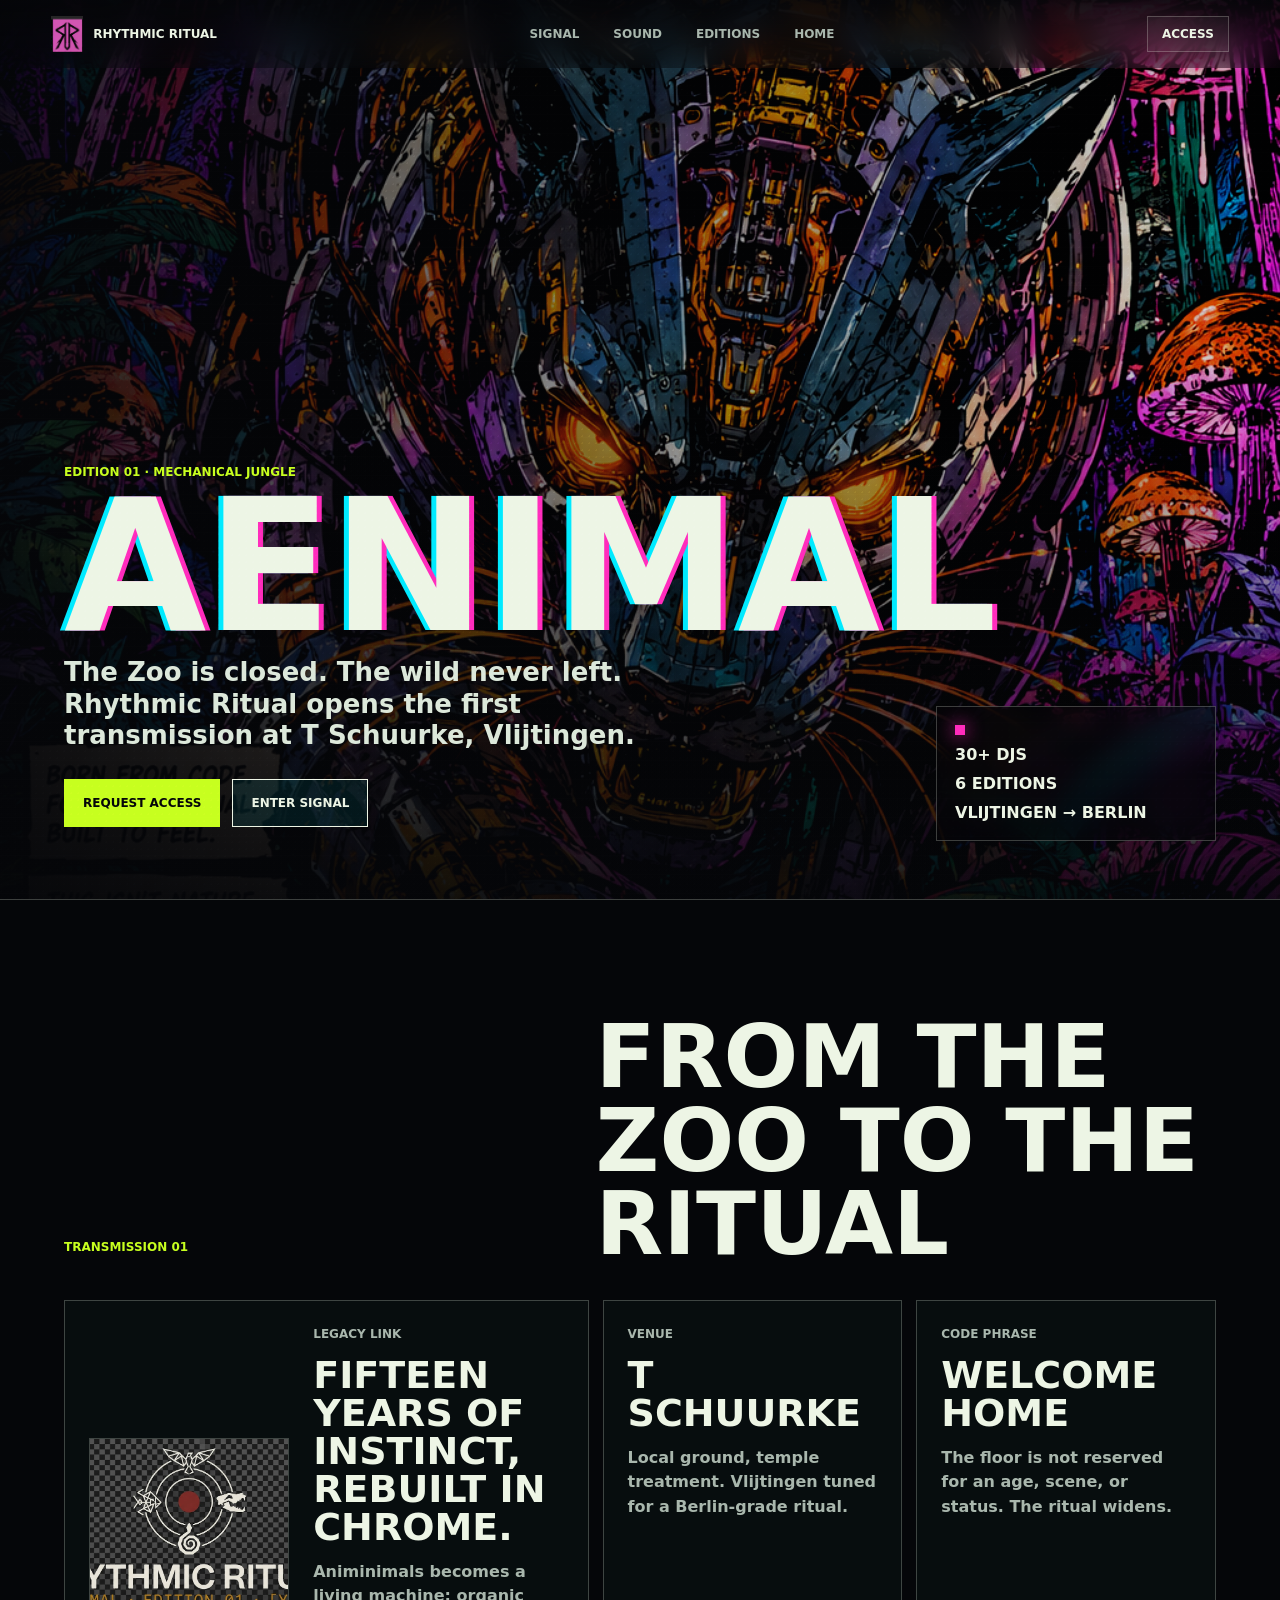
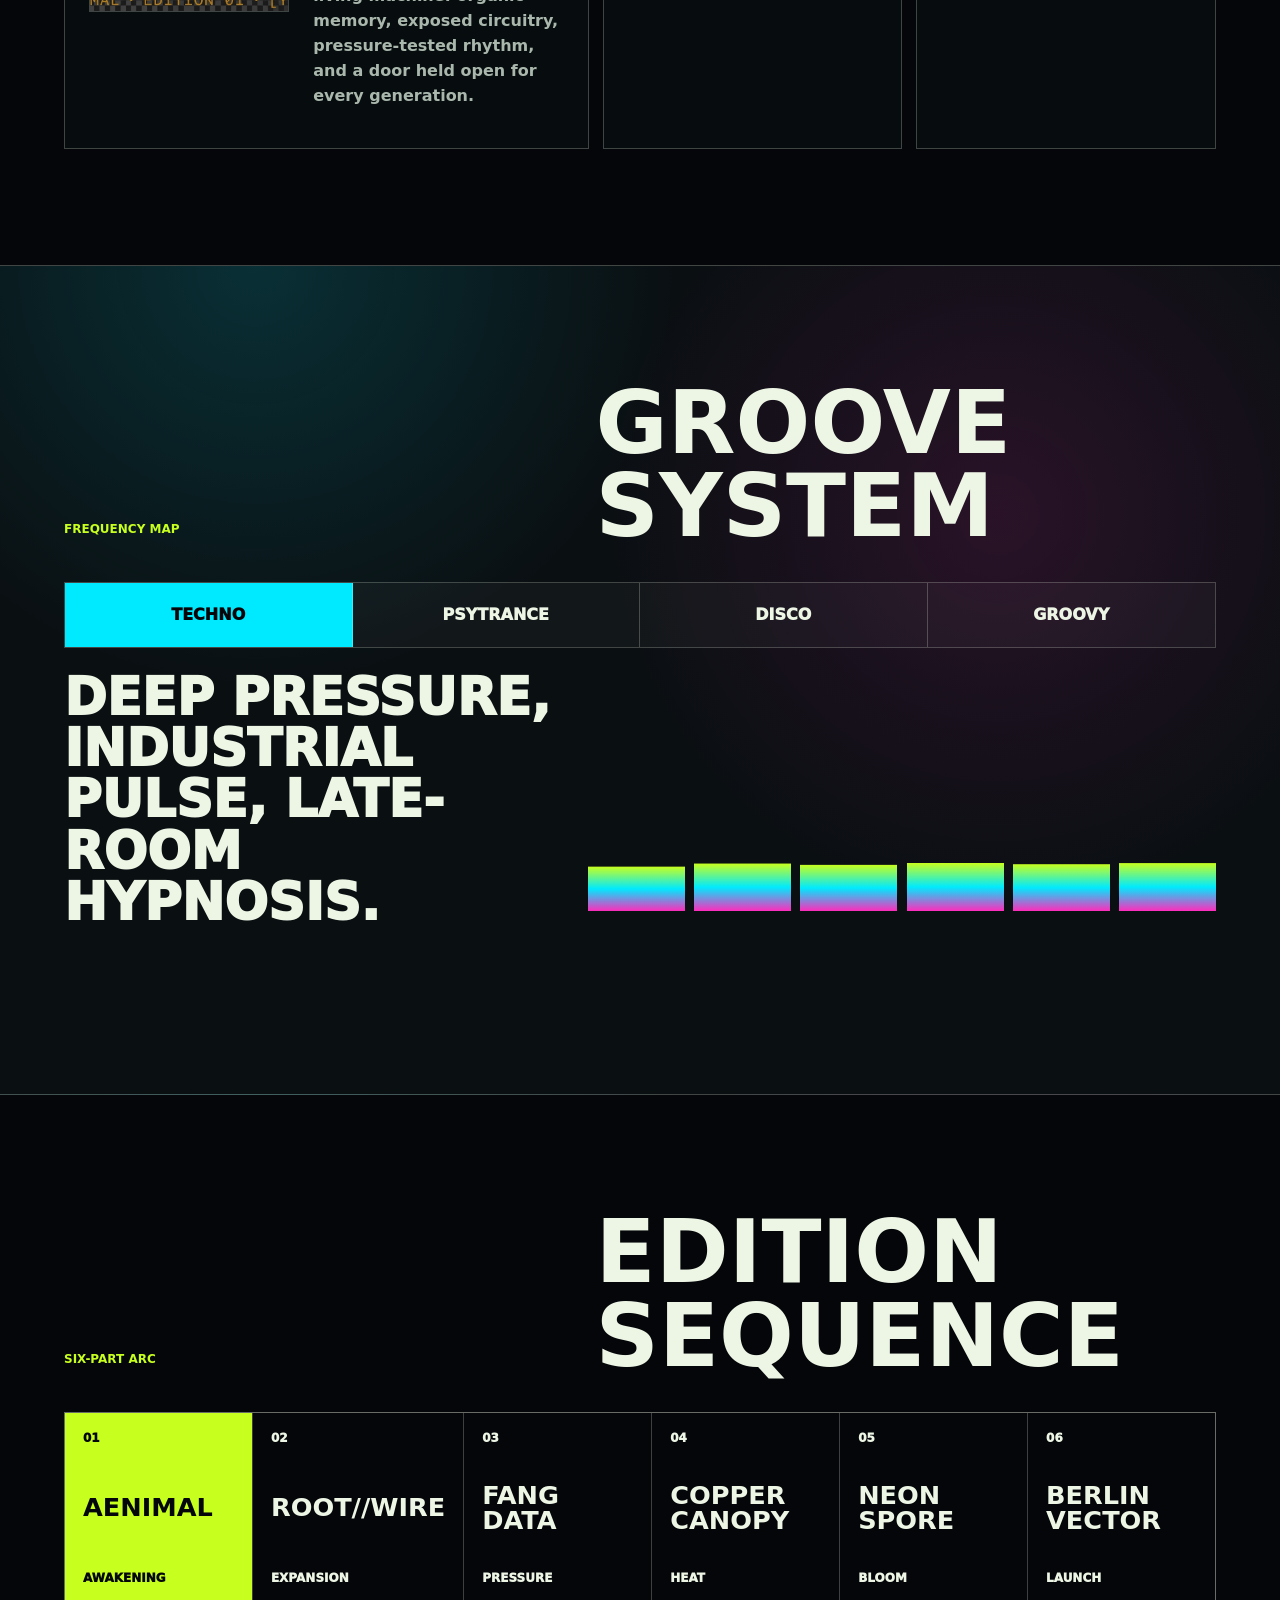
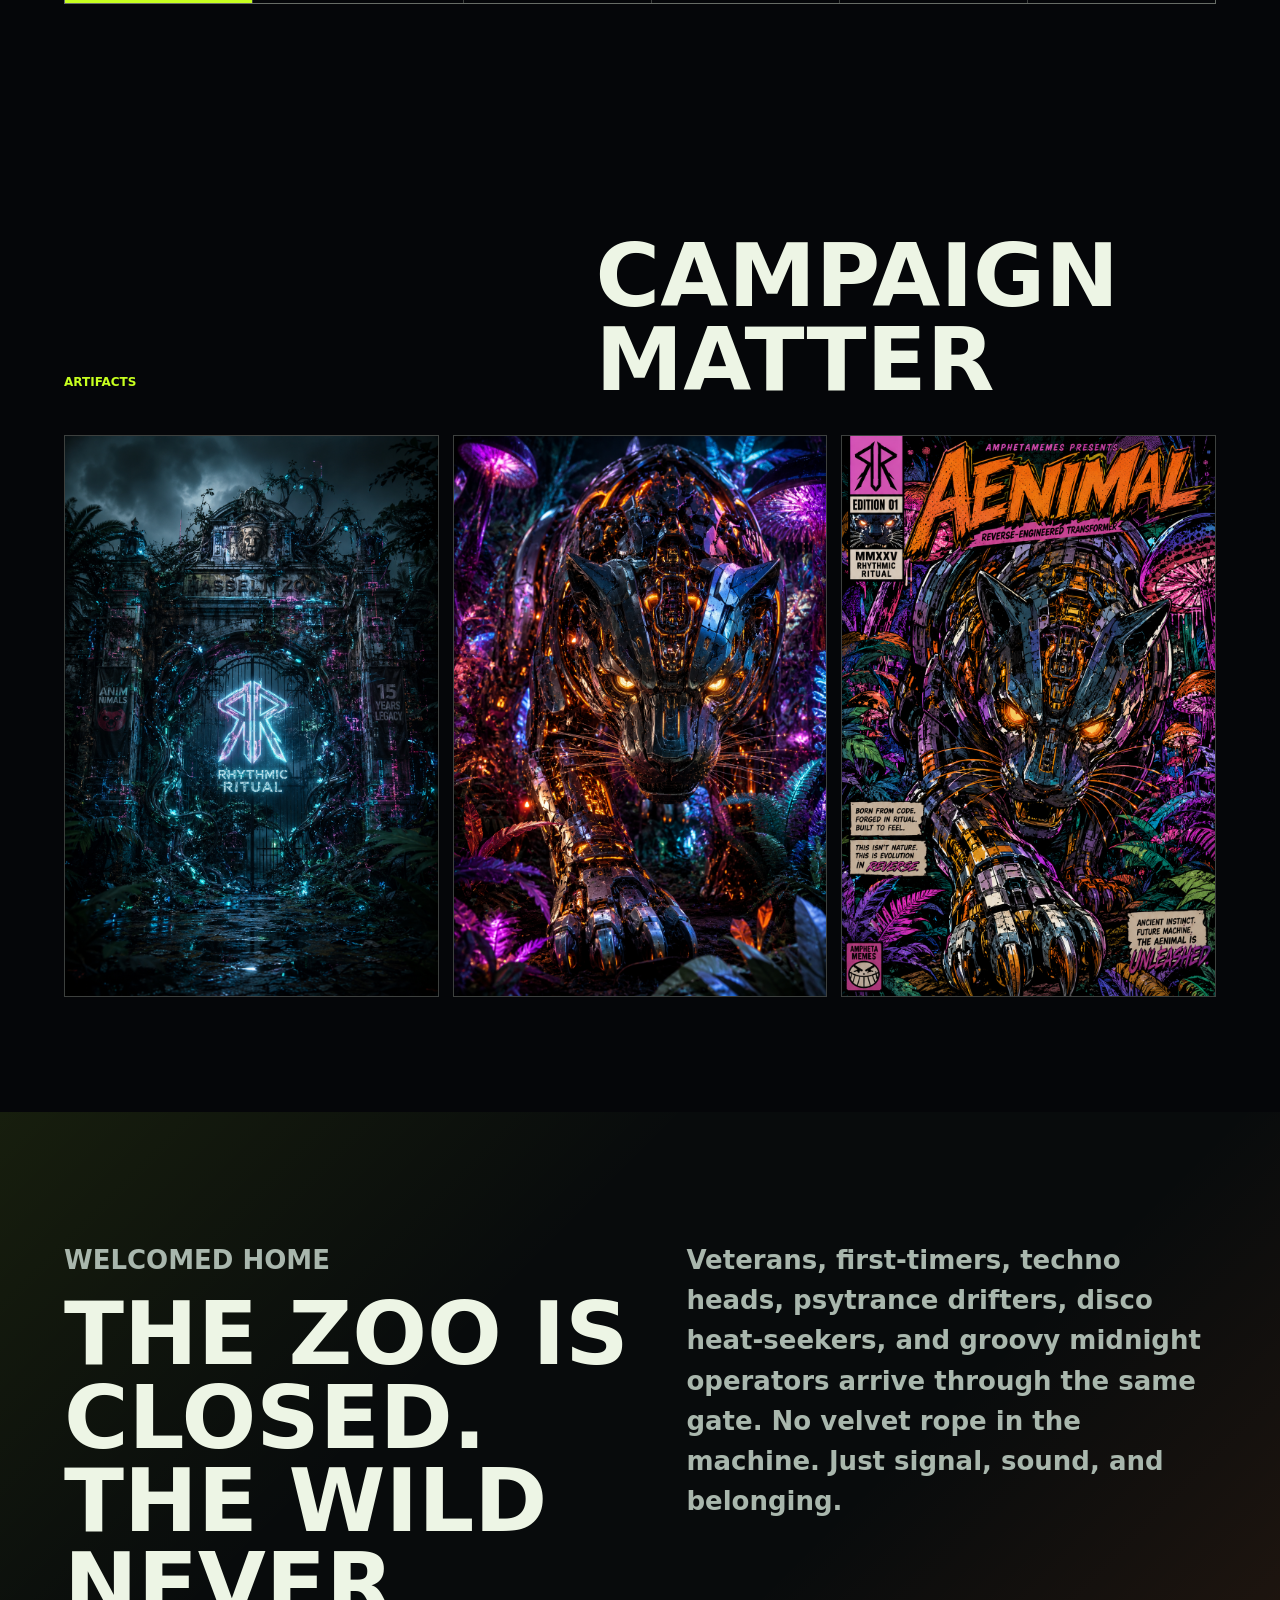
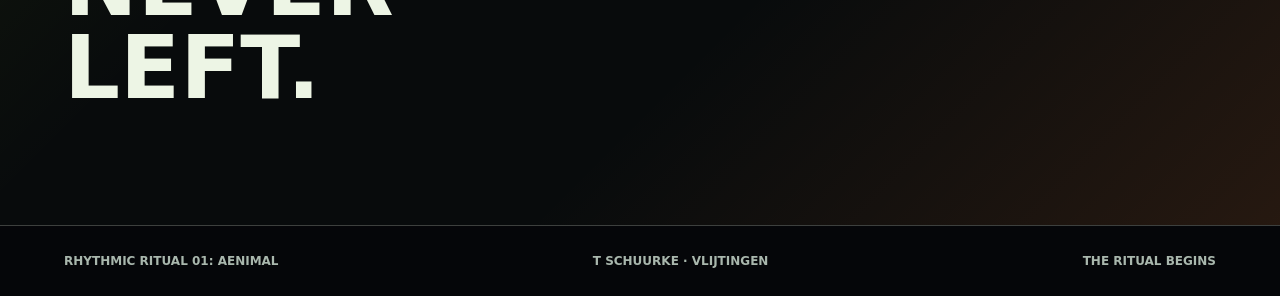
==== index.html @ c31734cf "feat: add rhythmic ritual web experience" ====
<!doctype html>
<html lang="en">
  <head>
    <meta charset="utf-8" />
    <meta http-equiv="refresh" content="0; url=./web/index.html" />
    <meta name="viewport" content="width=device-width, initial-scale=1" />
    <title>Rhythmic Ritual</title>
  </head>
  <body>
    <a href="./web/index.html">Enter Rhythmic Ritual</a>
  </body>
</html>
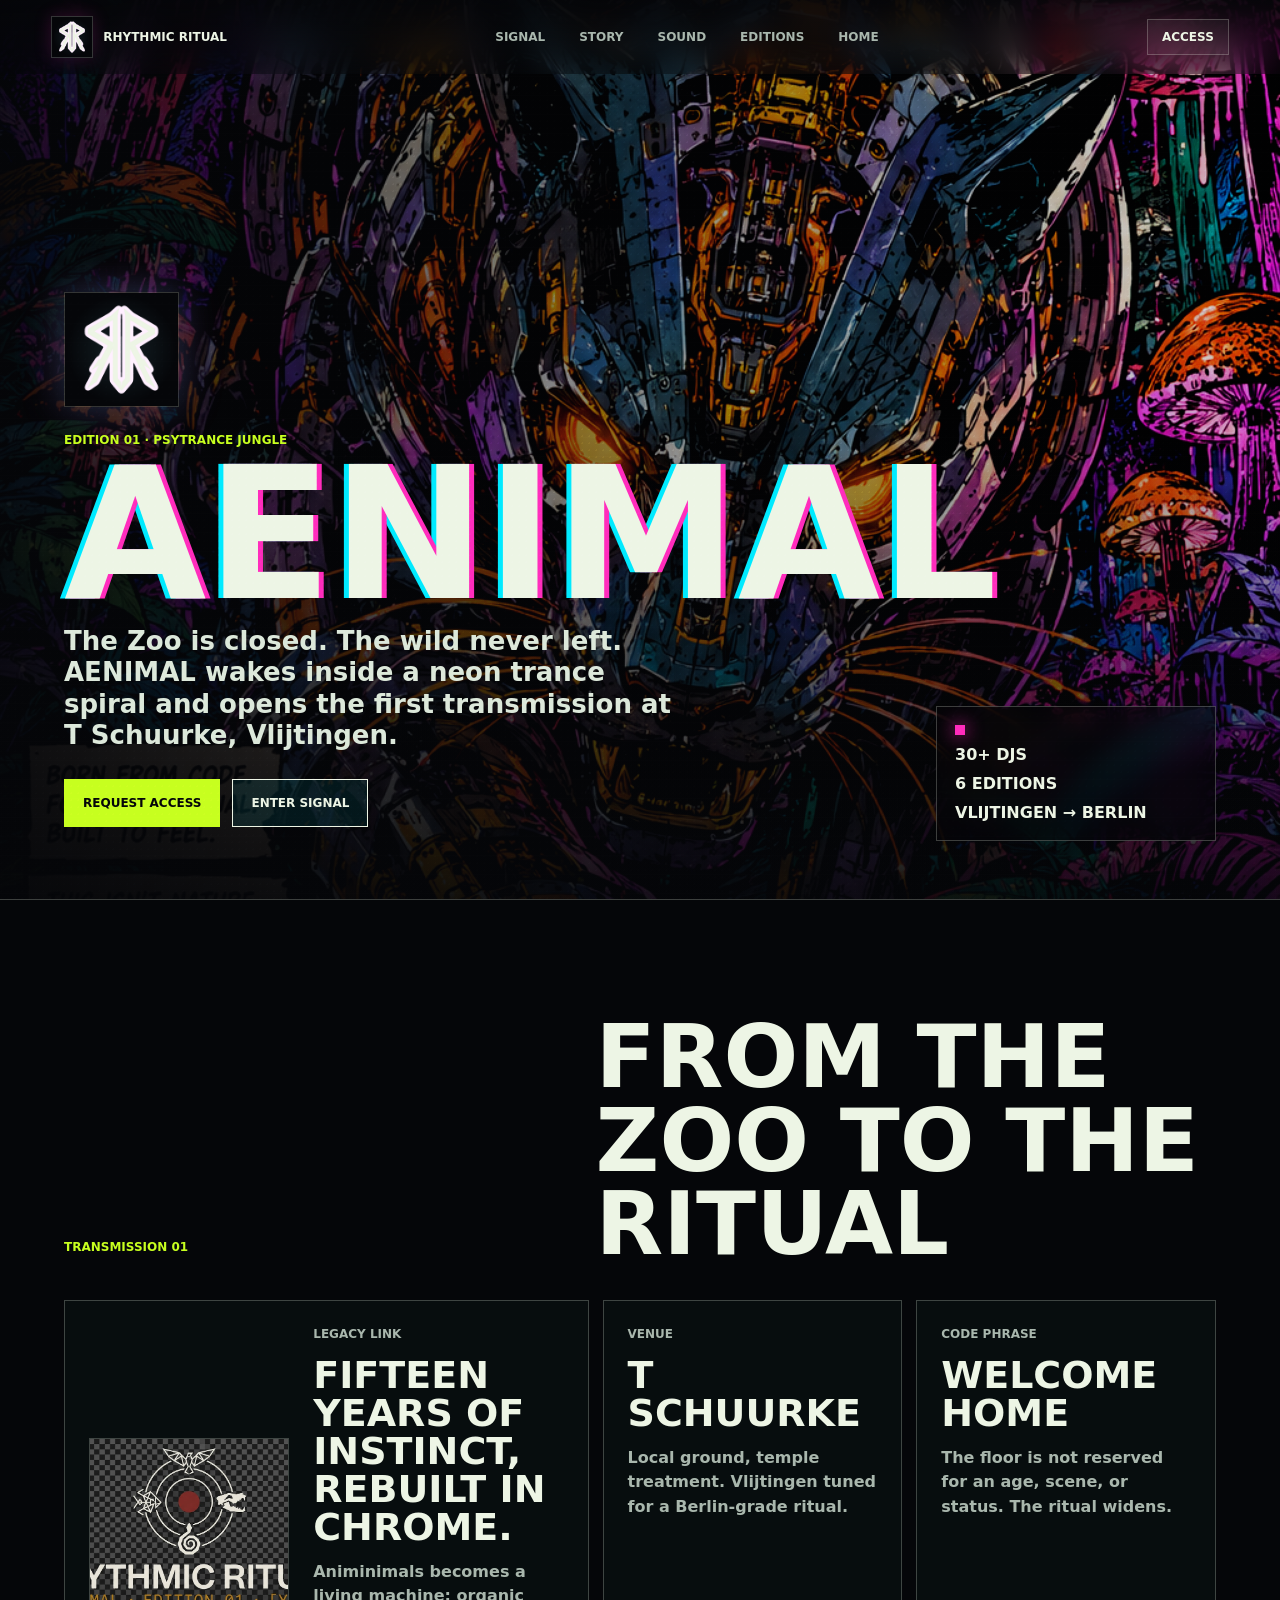
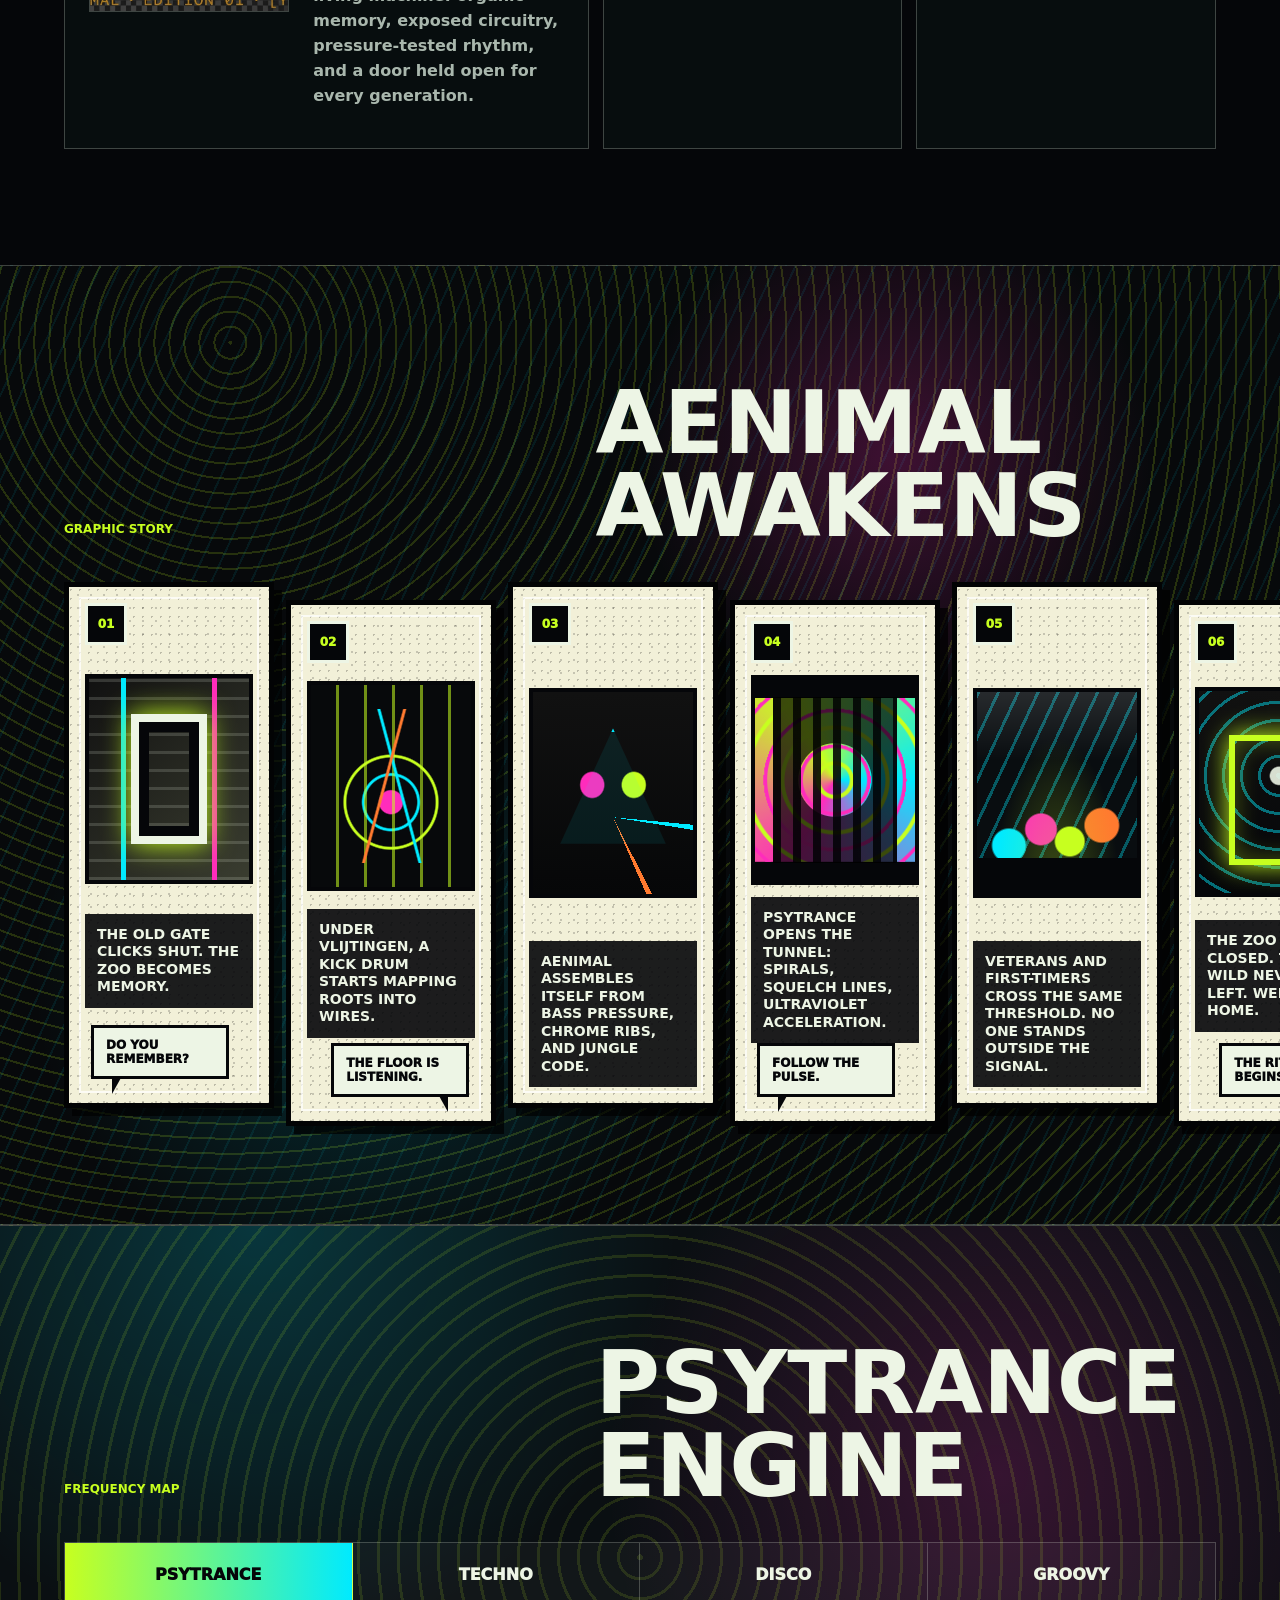
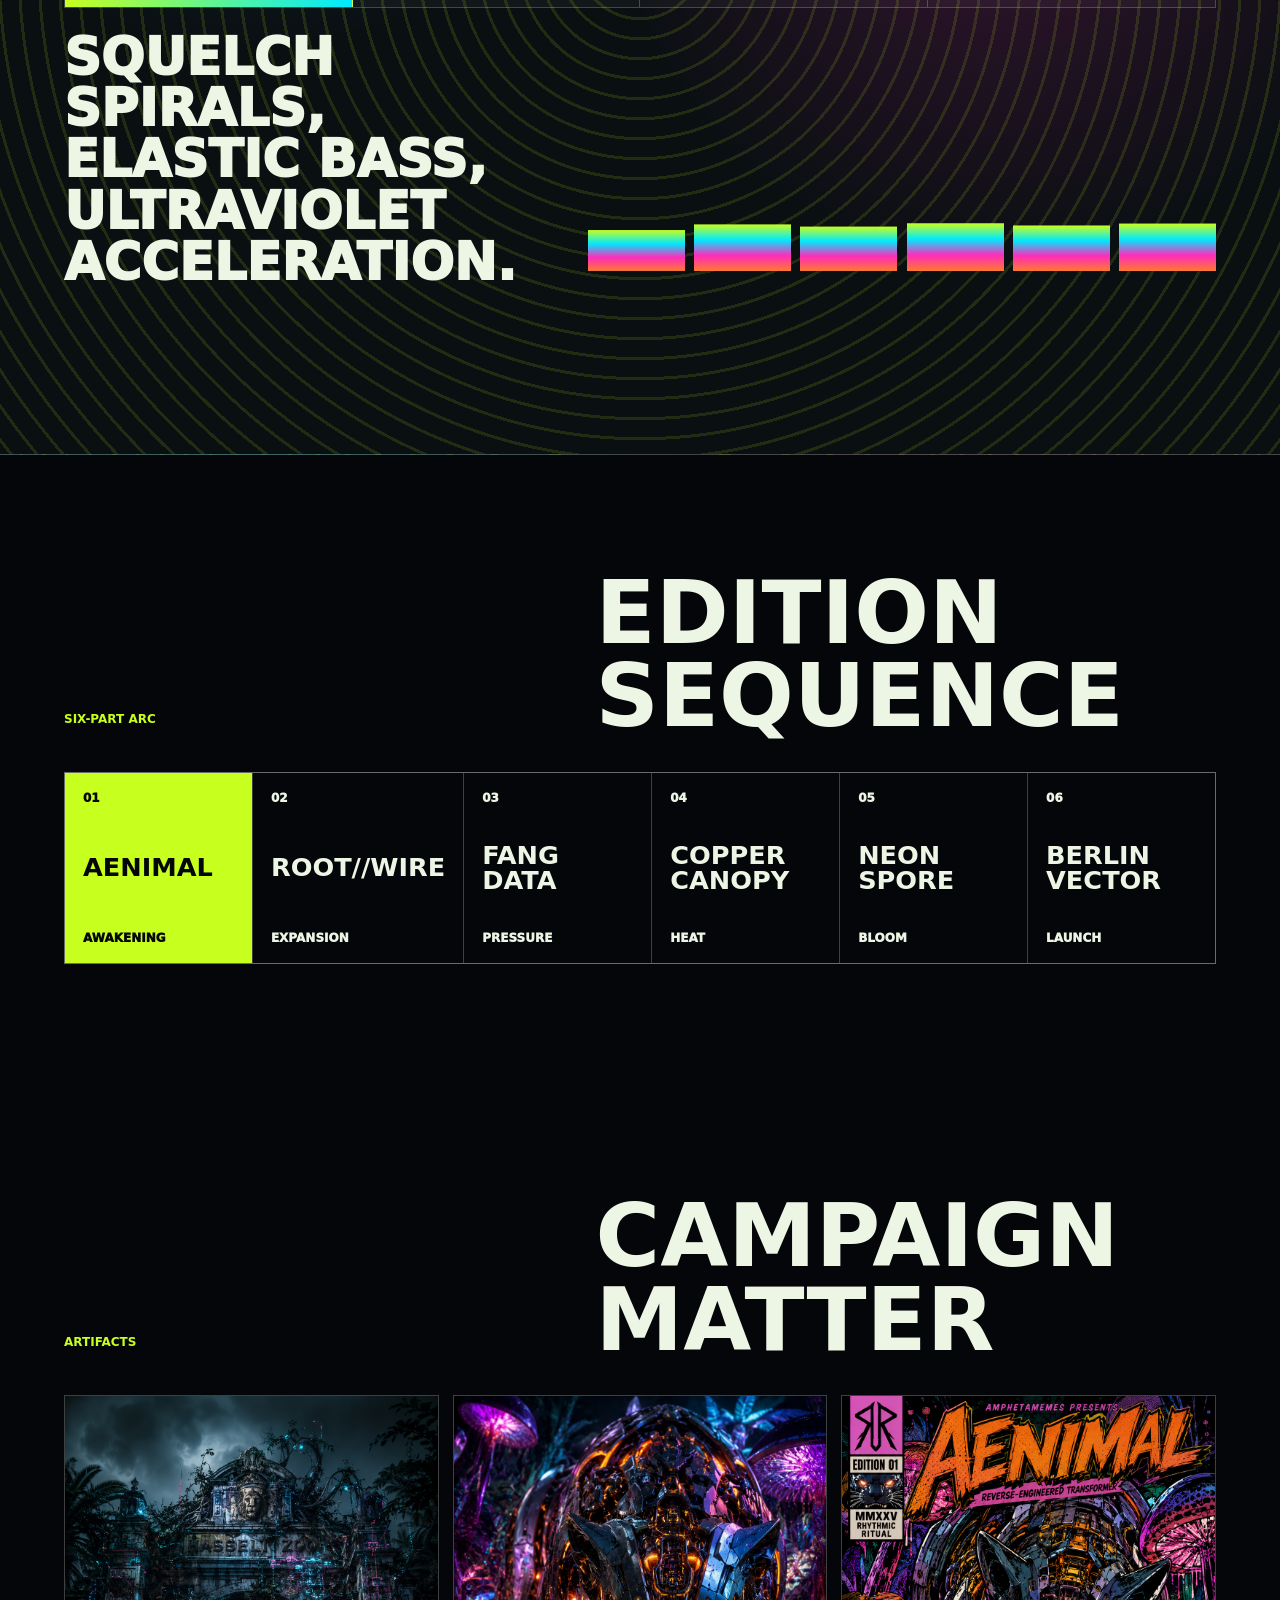
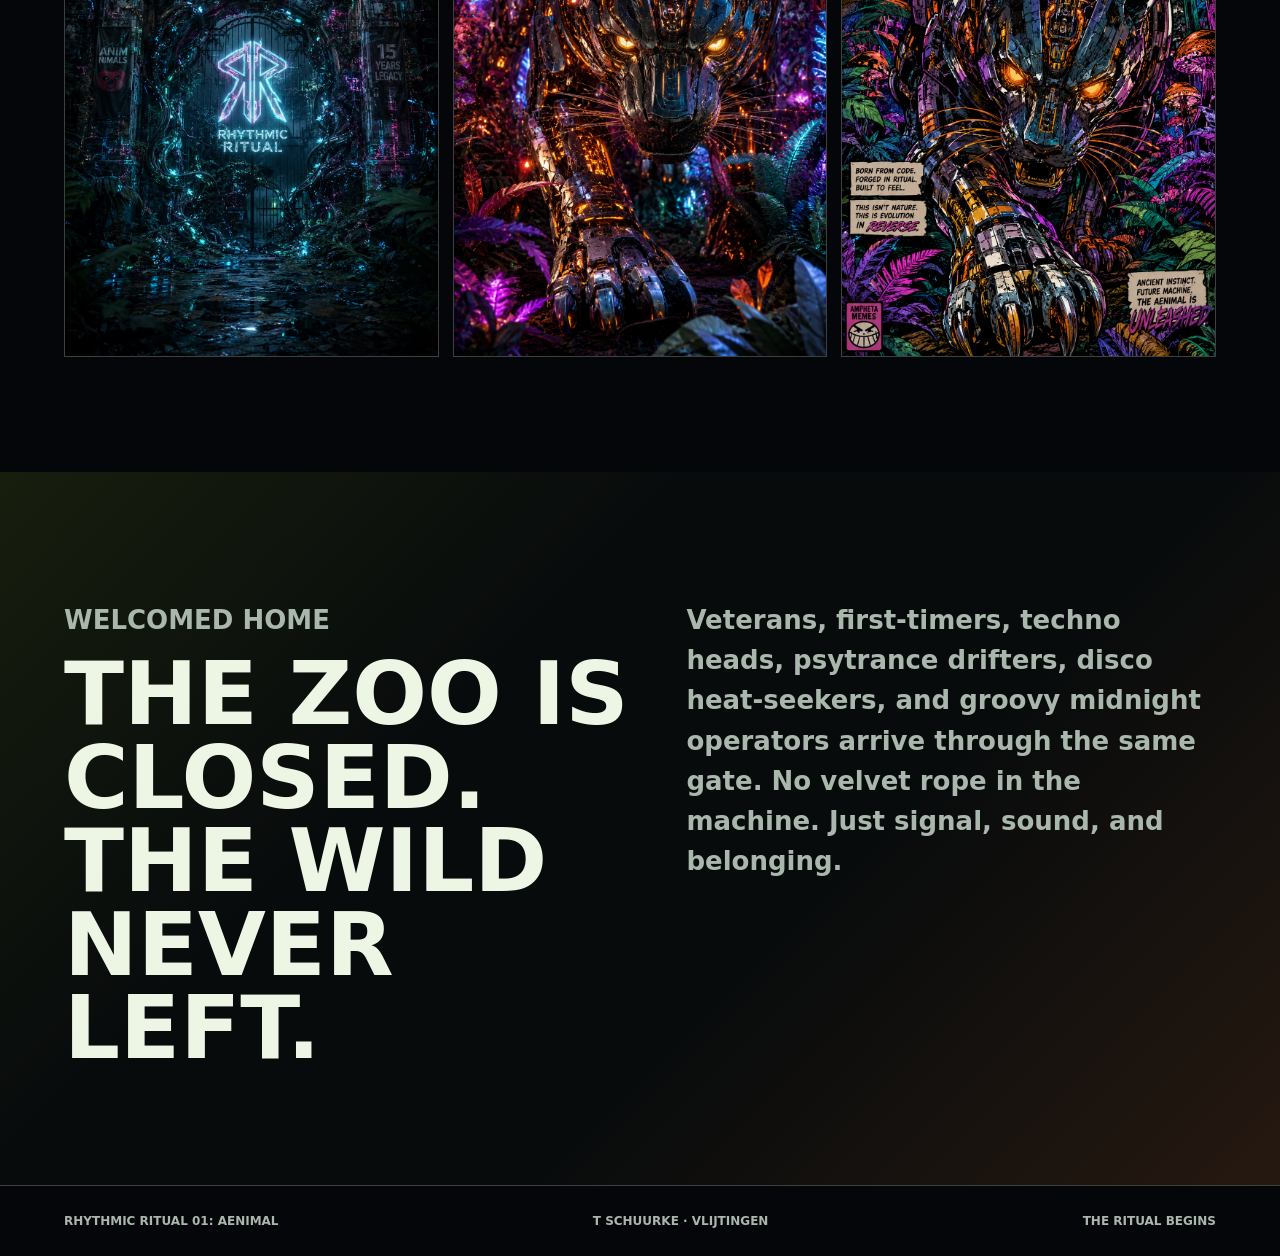
==== commit 20aa03e6: "chore: bust pages cache for latest web build" ====
--- a/index.html
+++ b/index.html
@@ -2,11 +2,11 @@
 <html lang="en">
   <head>
     <meta charset="utf-8" />
-    <meta http-equiv="refresh" content="0; url=./web/index.html" />
+    <meta http-equiv="refresh" content="0; url=./web/index.html?v=56d5b26" />
     <meta name="viewport" content="width=device-width, initial-scale=1" />
     <title>Rhythmic Ritual</title>
   </head>
   <body>
-    <a href="./web/index.html">Enter Rhythmic Ritual</a>
+    <a href="./web/index.html?v=56d5b26">Enter Rhythmic Ritual</a>
   </body>
 </html>
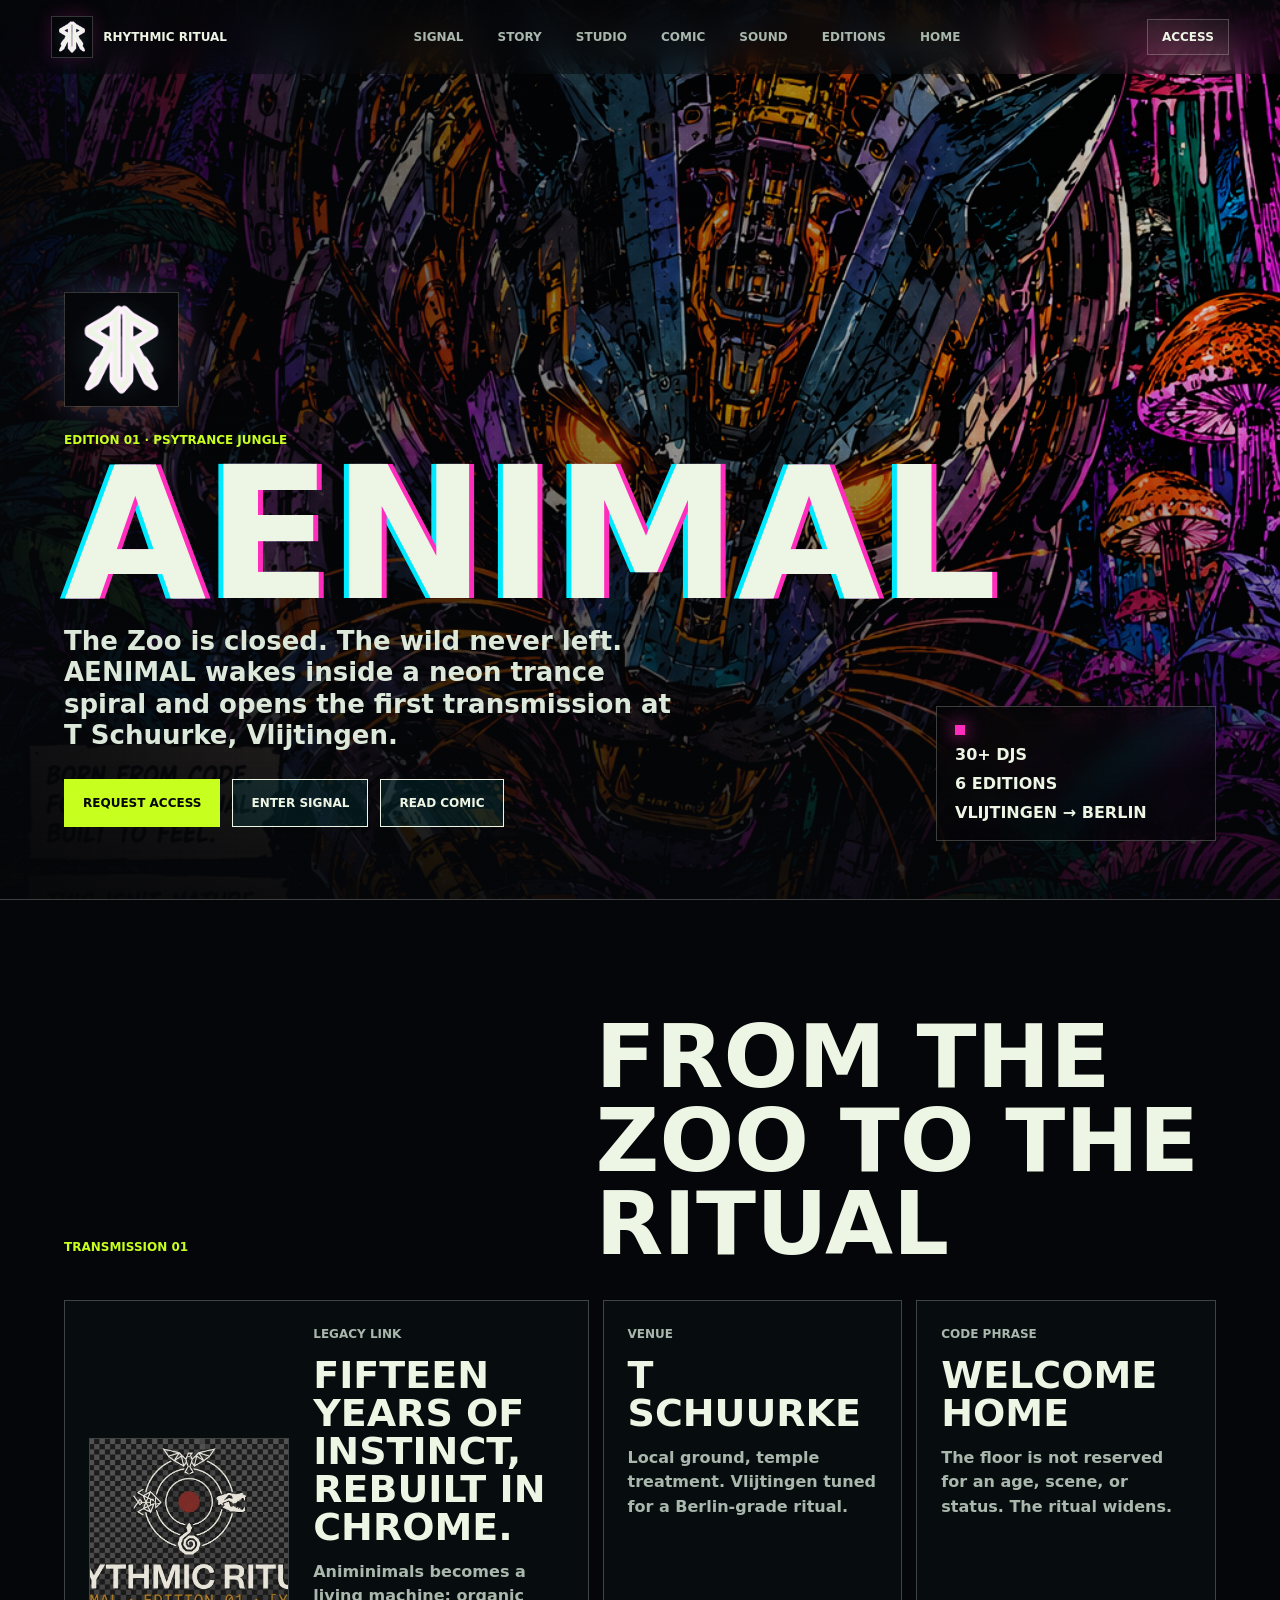
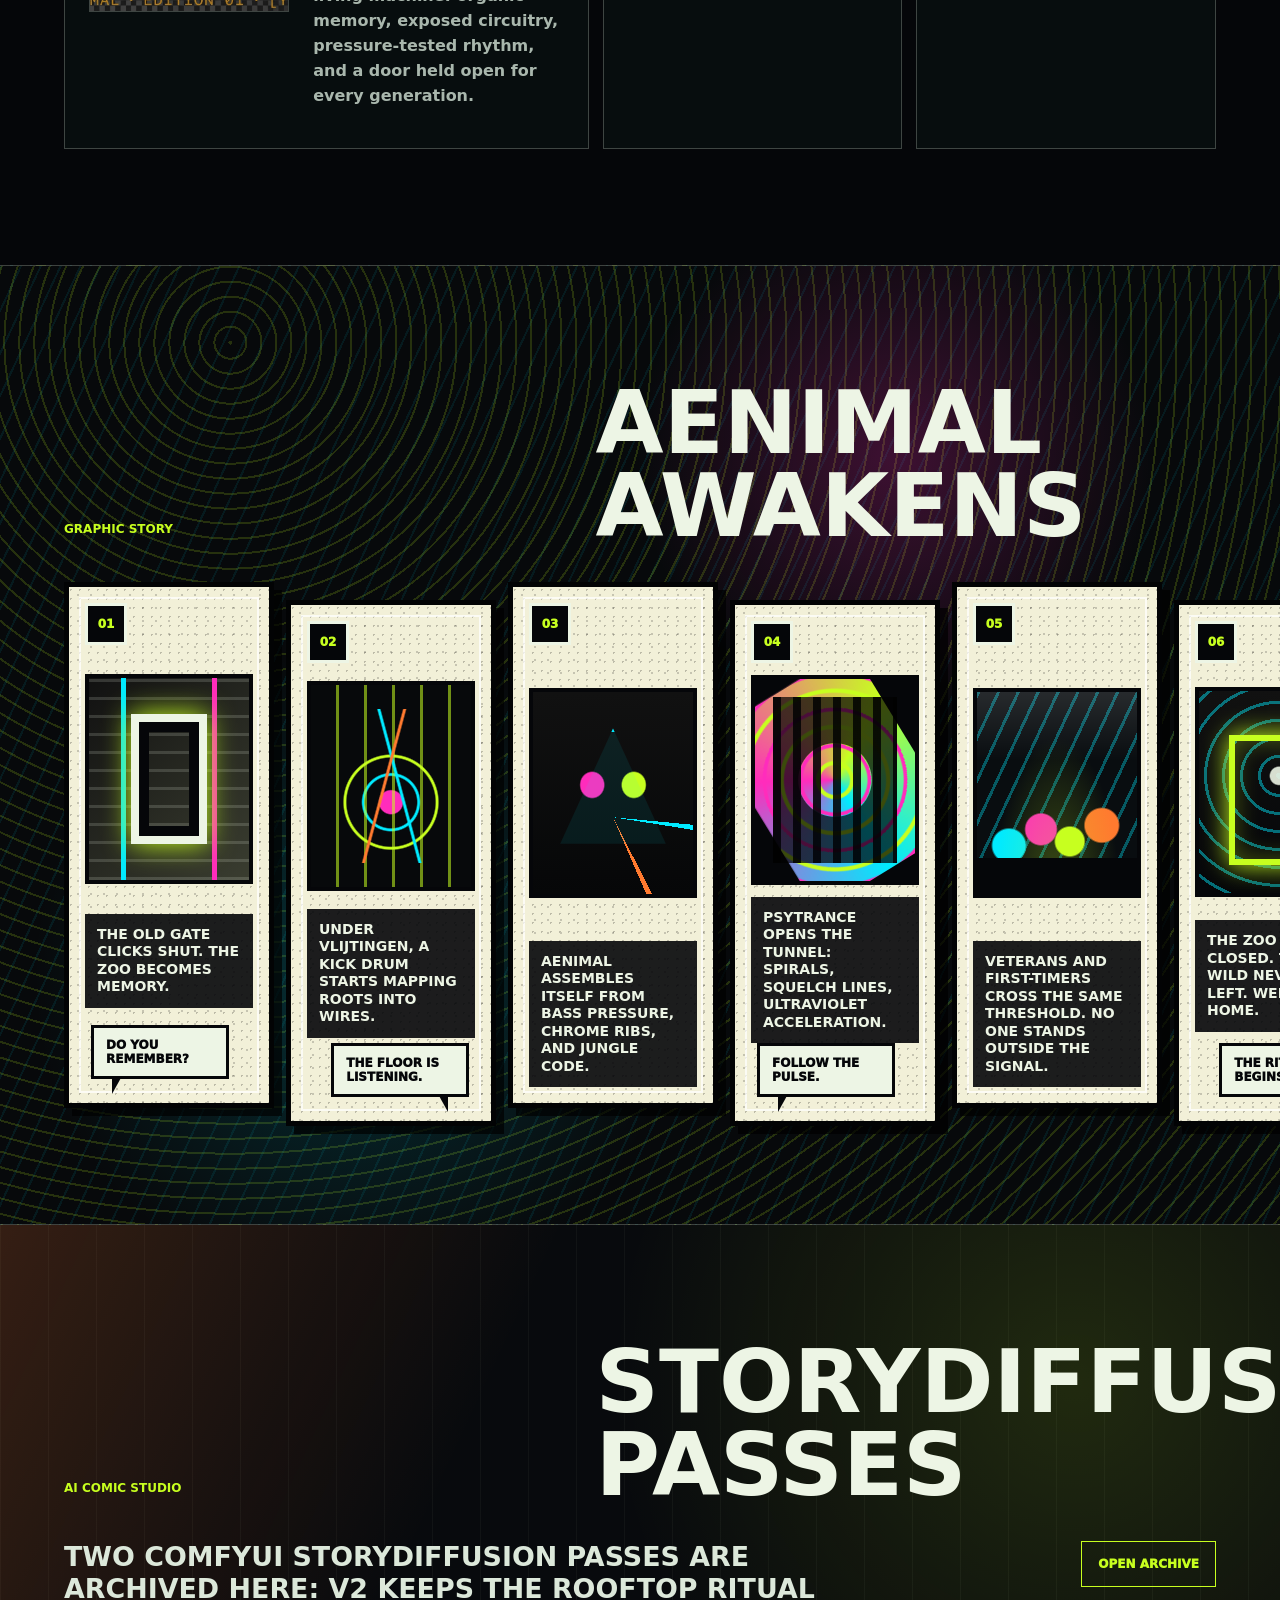
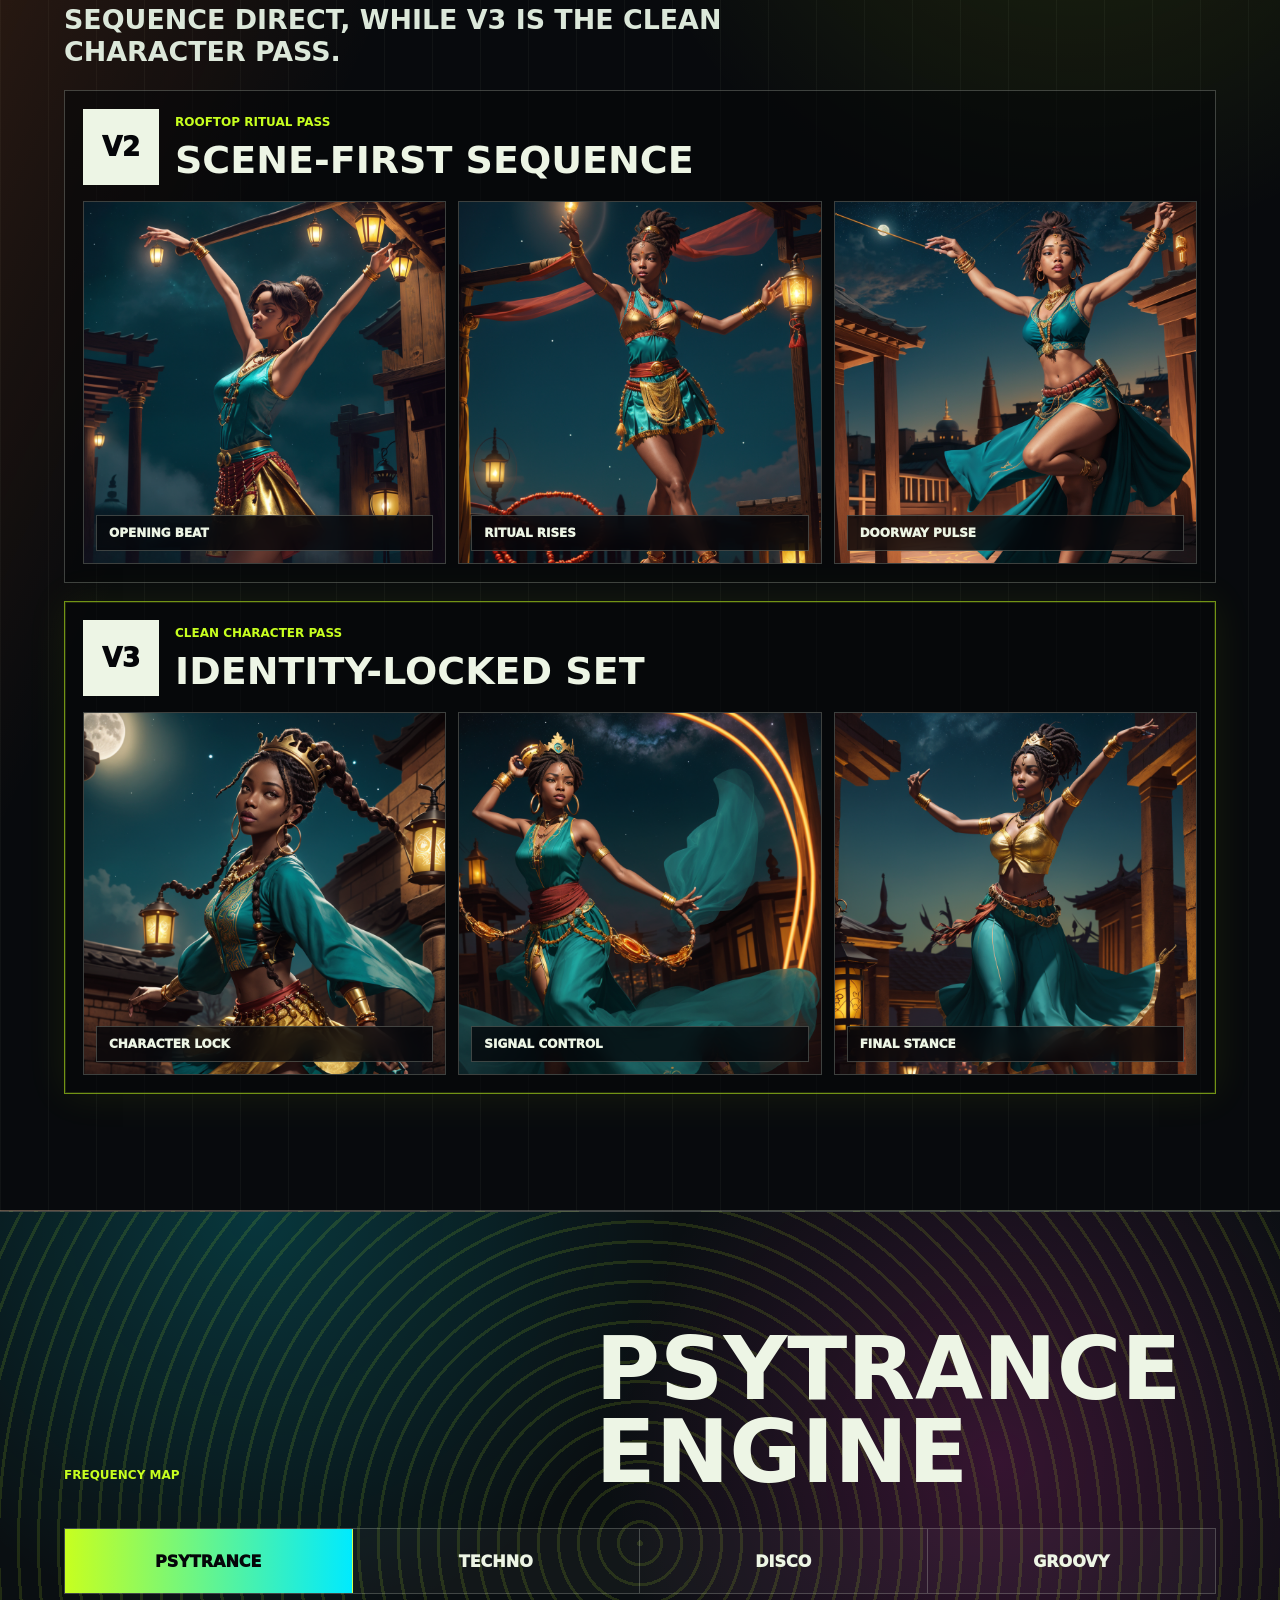
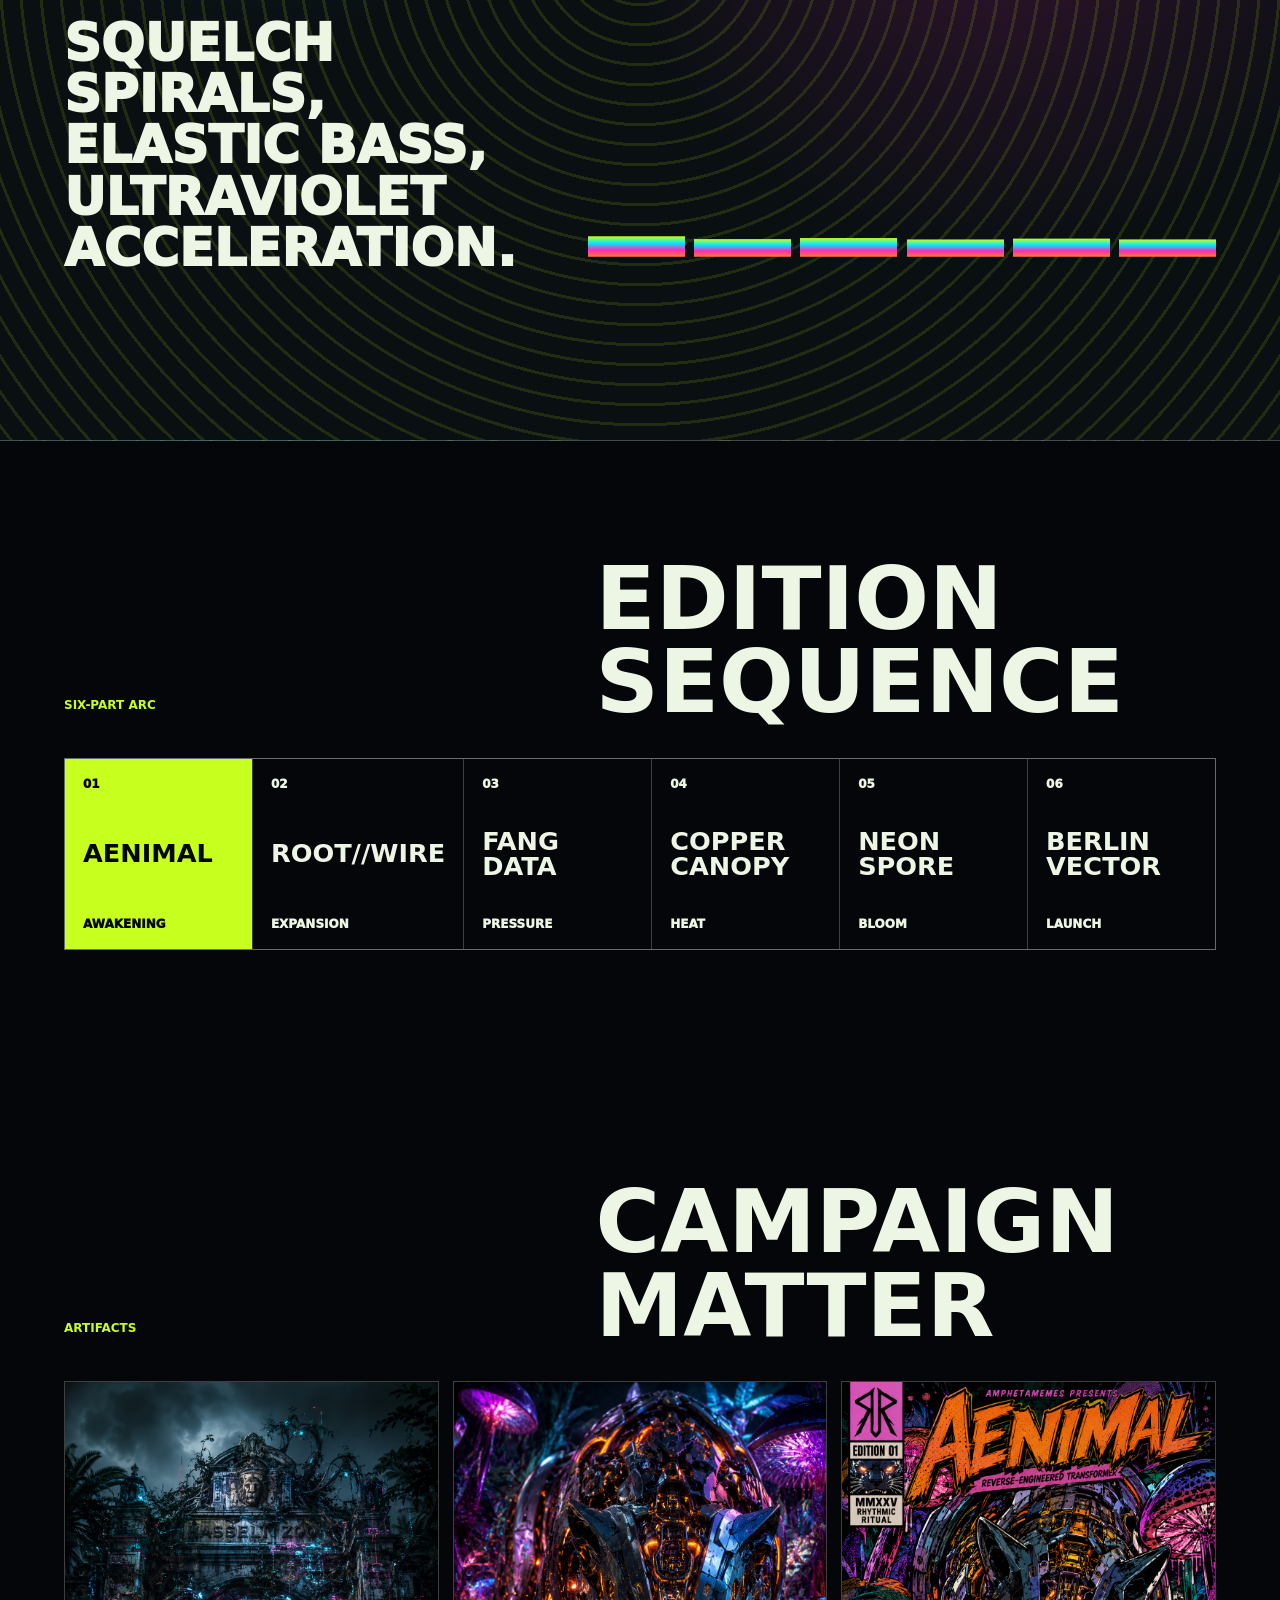
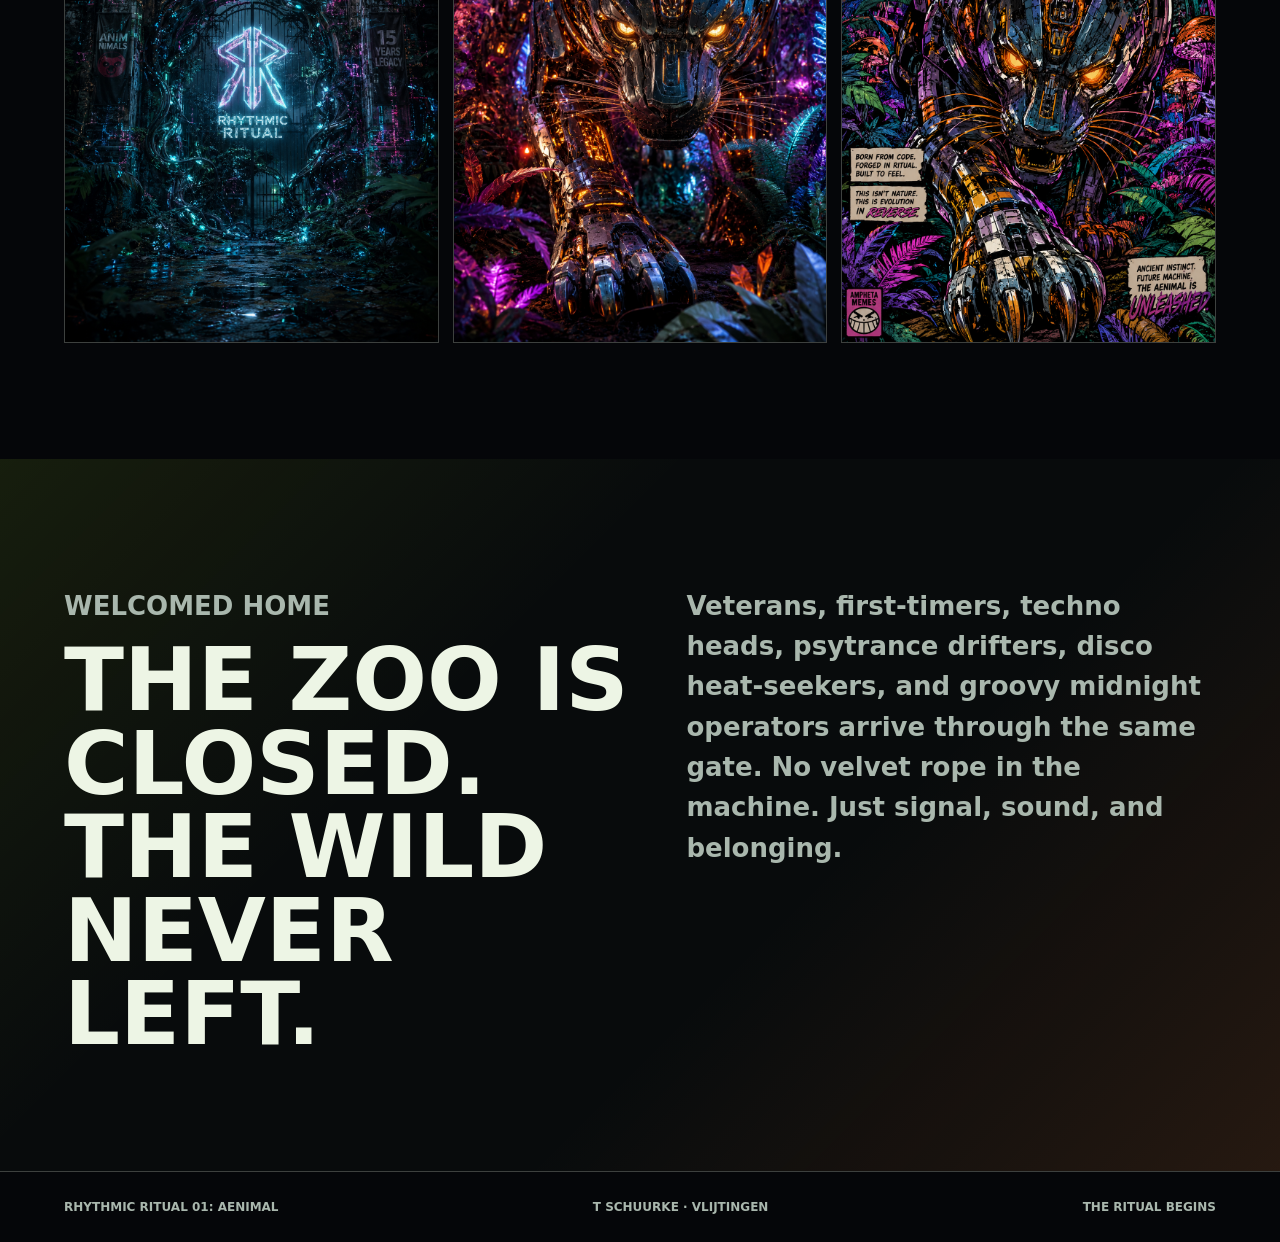
==== commit e5cc7d1c: "Deploy RhythmicRitual StoryDiffusion gallery" ====
--- a/index.html
+++ b/index.html
@@ -2,11 +2,11 @@
 <html lang="en">
   <head>
     <meta charset="utf-8" />
-    <meta http-equiv="refresh" content="0; url=./web/index.html?v=56d5b26" />
+    <meta http-equiv="refresh" content="0; url=./web/index.html?v=storydiffusion" />
     <meta name="viewport" content="width=device-width, initial-scale=1" />
     <title>Rhythmic Ritual</title>
   </head>
   <body>
-    <a href="./web/index.html?v=56d5b26">Enter Rhythmic Ritual</a>
+    <a href="./web/index.html?v=storydiffusion">Enter Rhythmic Ritual</a>
   </body>
 </html>
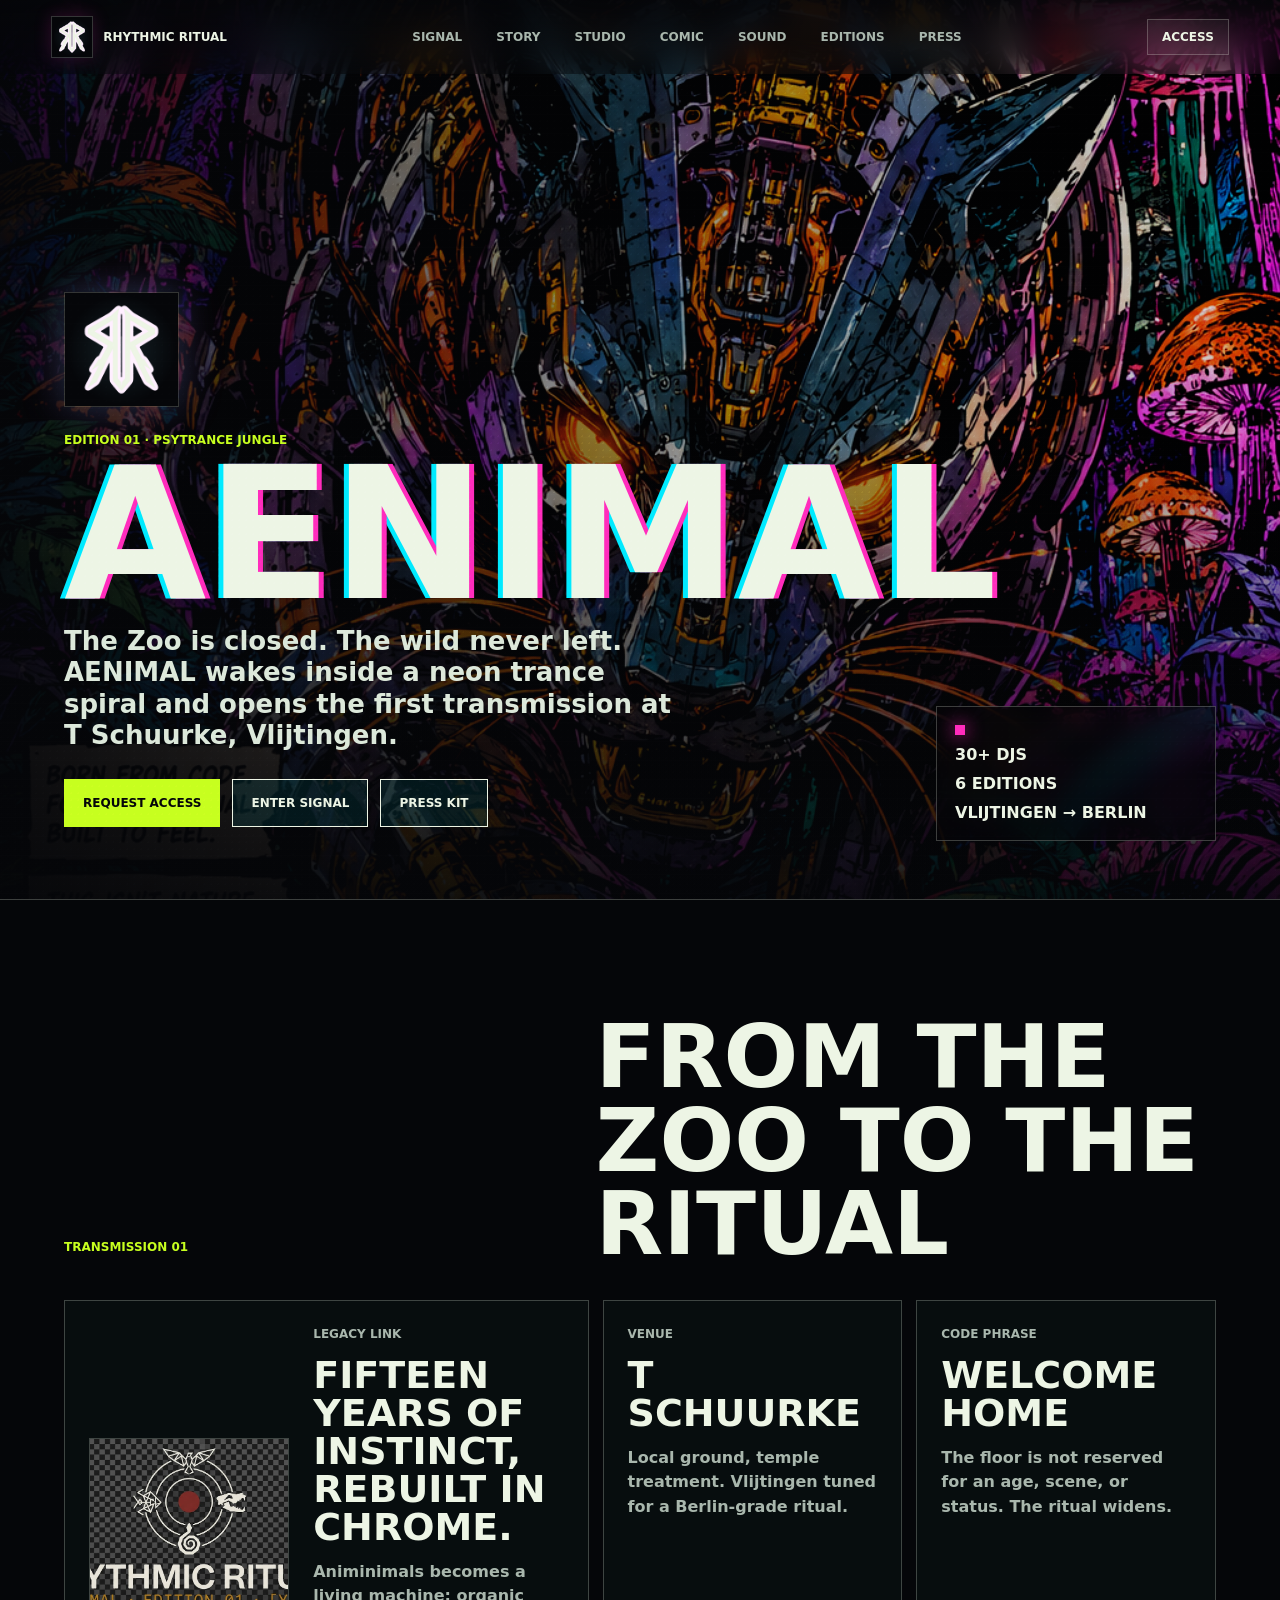
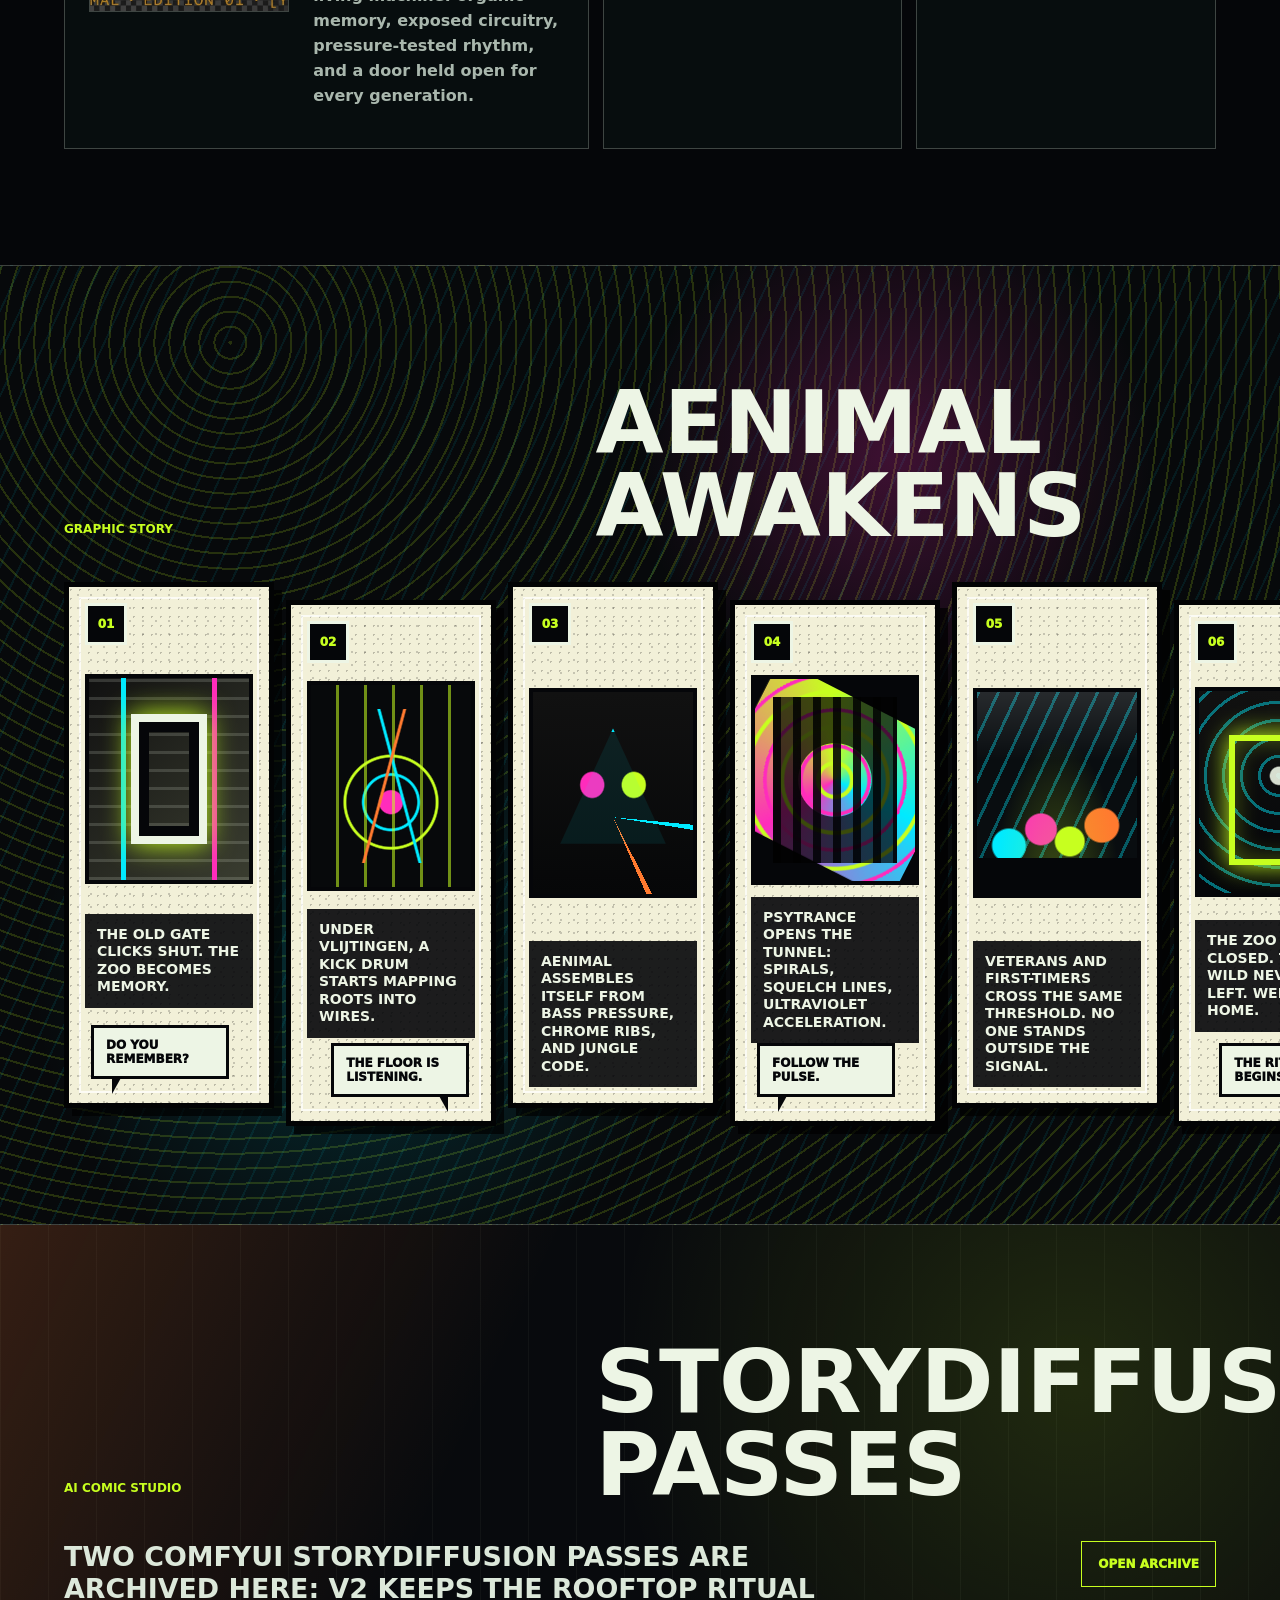
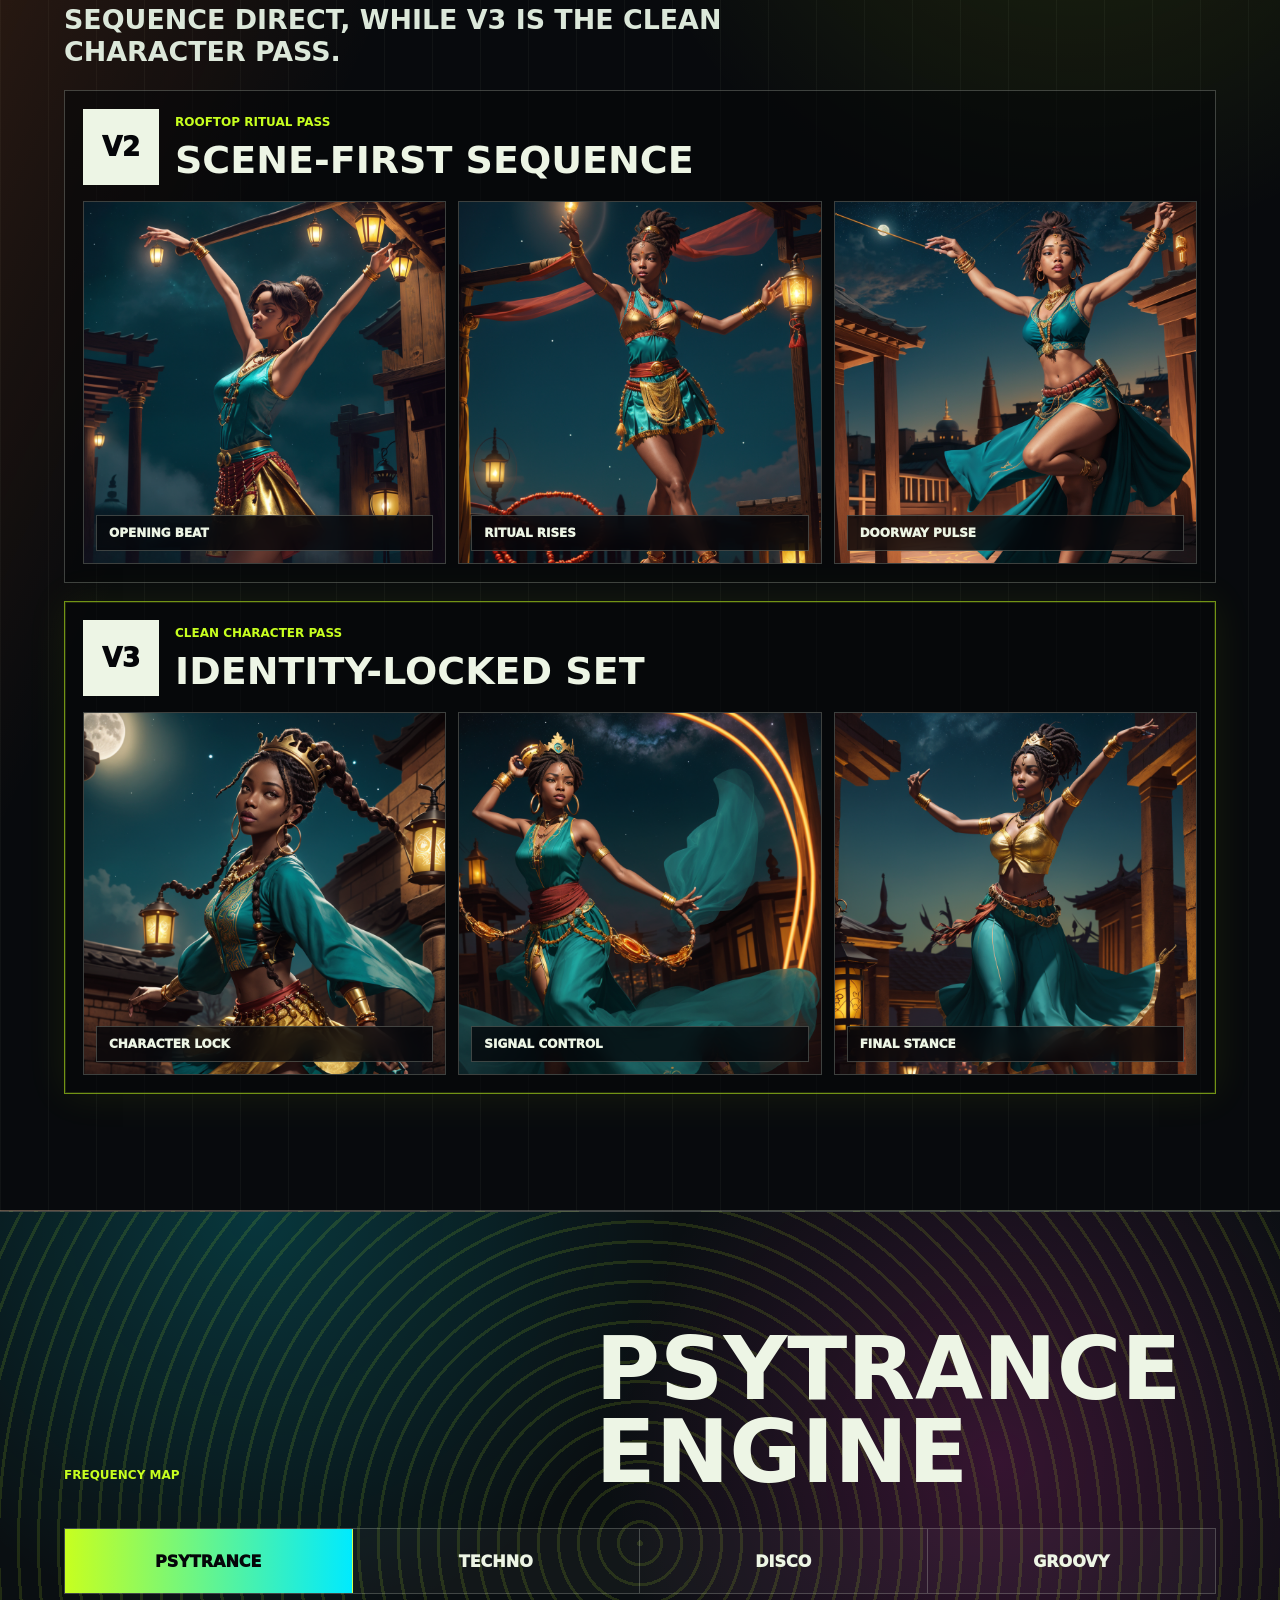
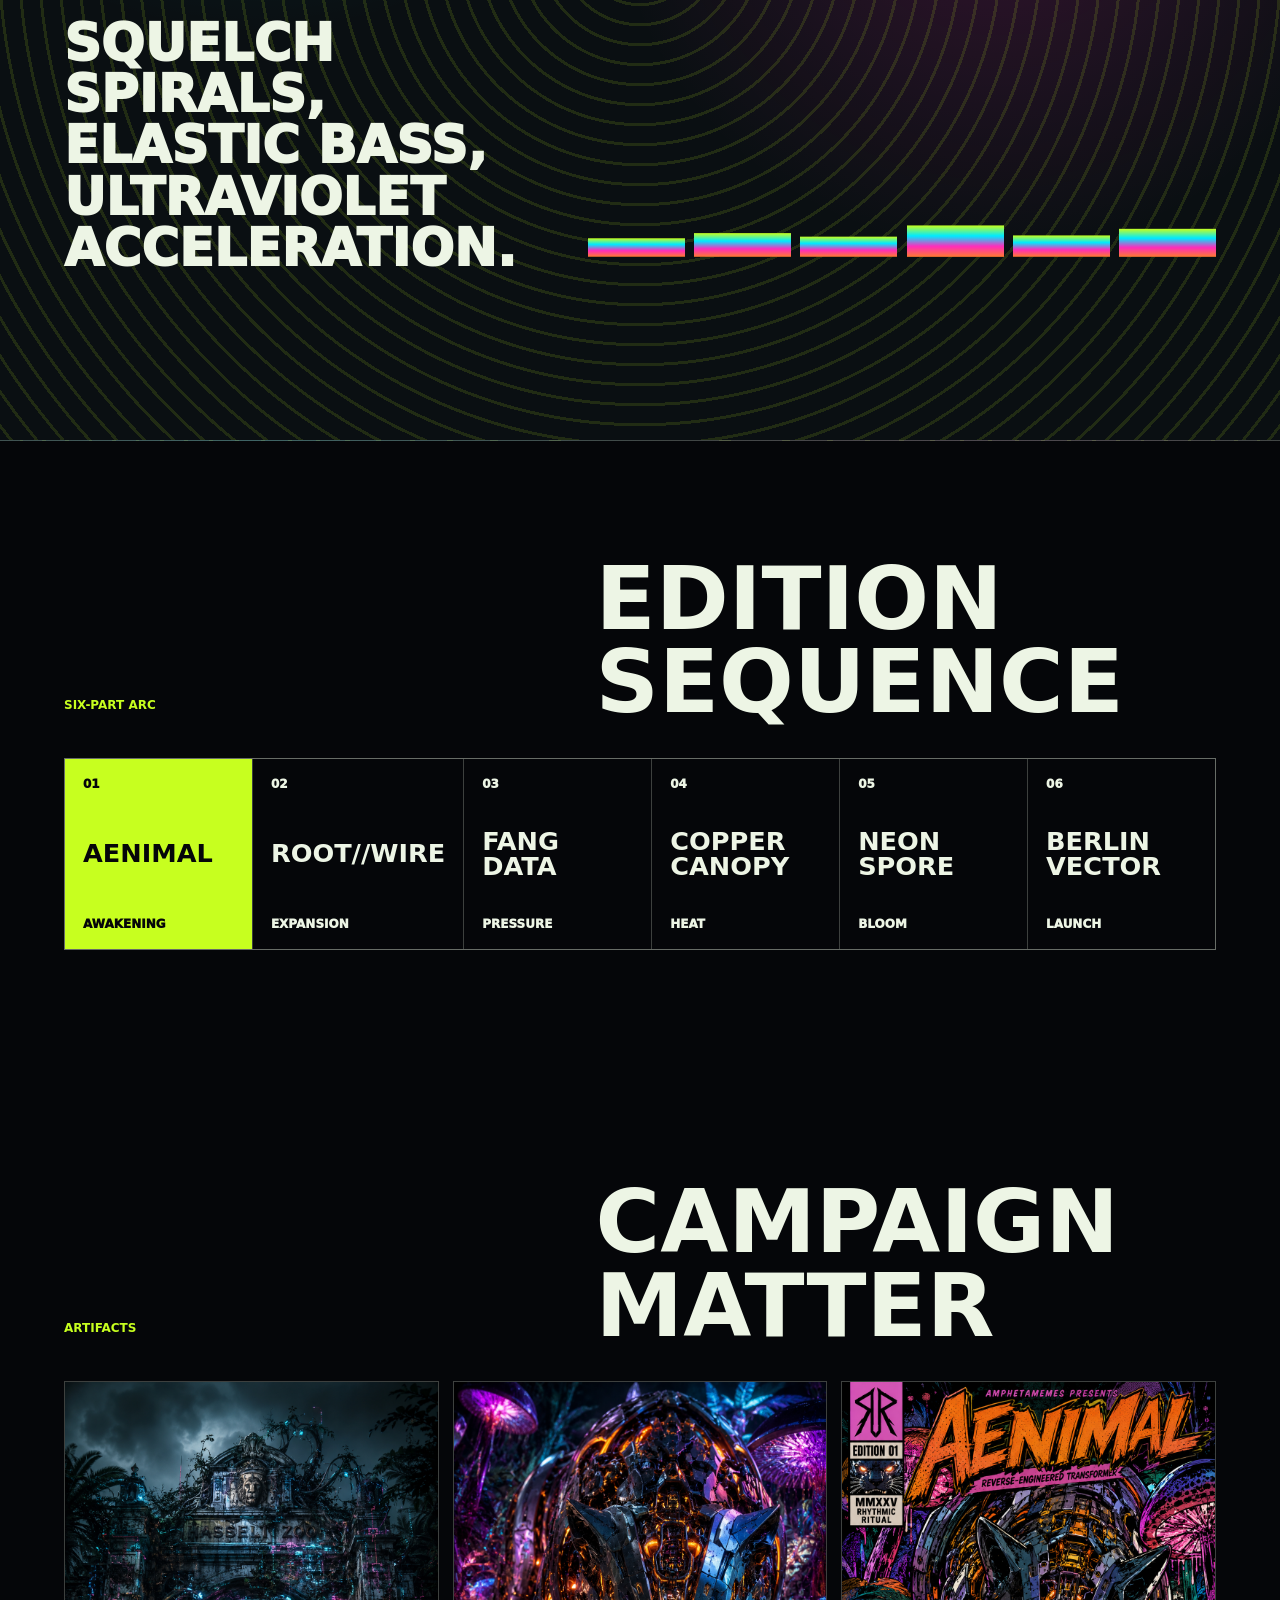
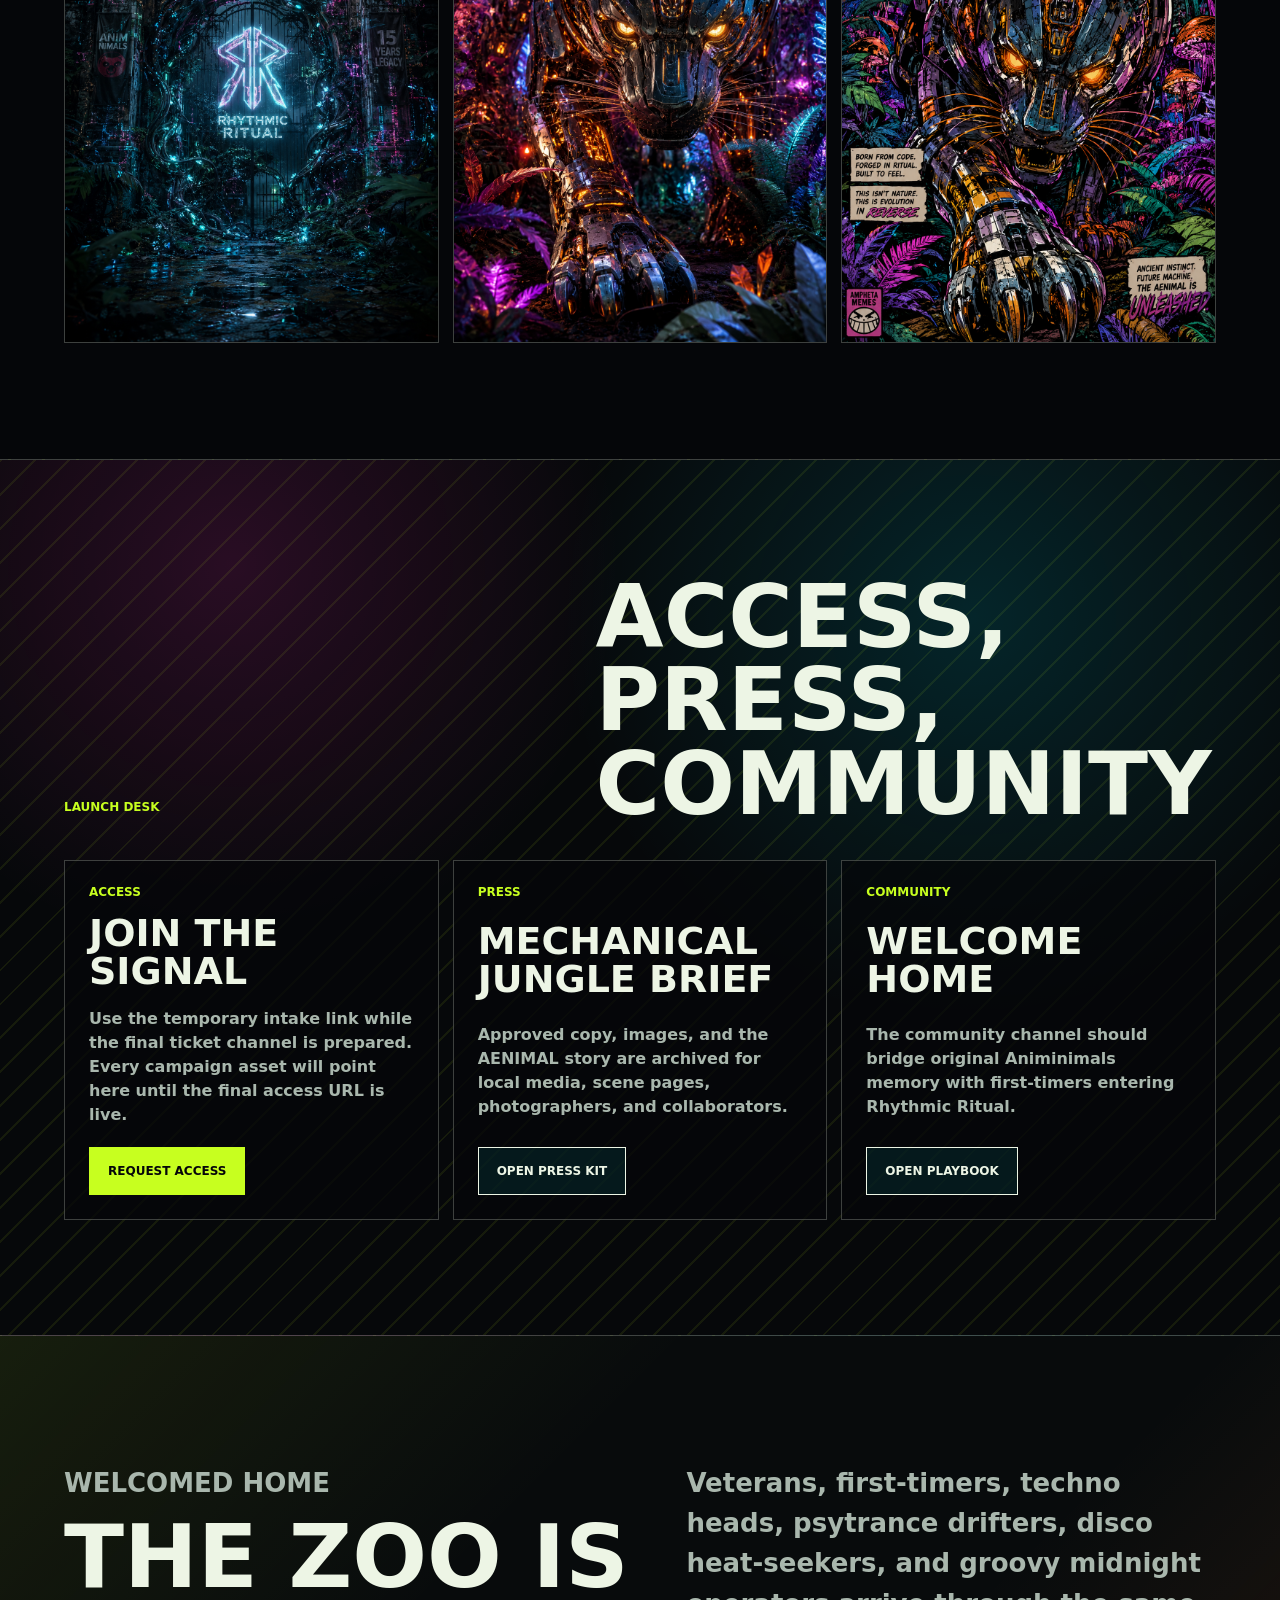
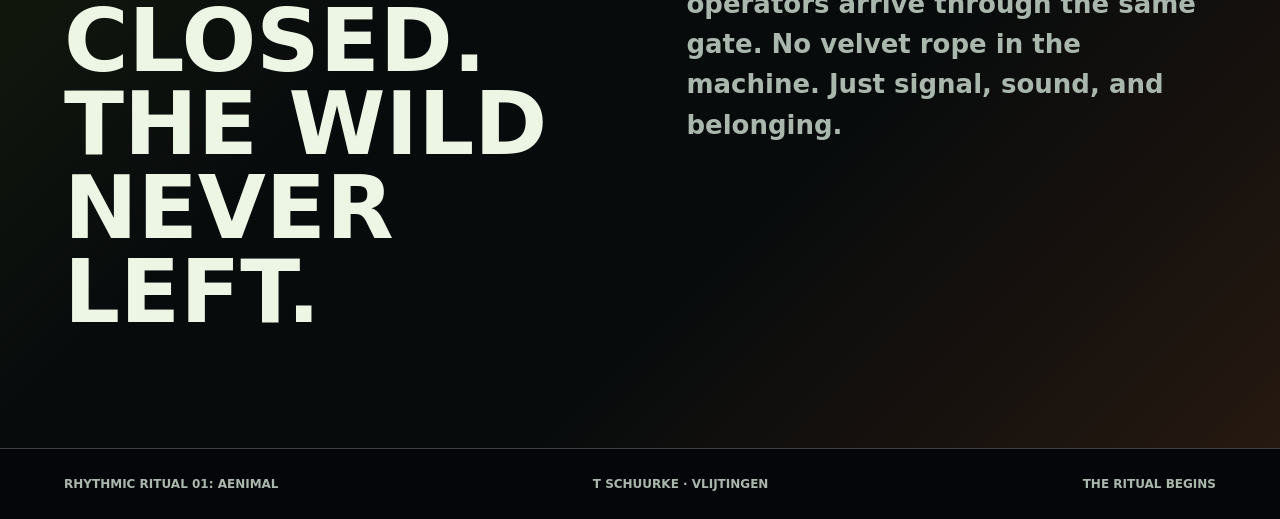
==== commit e798fe57: "Implement AENIMAL launch readiness plan" ====
--- a/index.html
+++ b/index.html
@@ -2,11 +2,11 @@
 <html lang="en">
   <head>
     <meta charset="utf-8" />
-    <meta http-equiv="refresh" content="0; url=./web/index.html?v=storydiffusion" />
+    <meta http-equiv="refresh" content="0; url=./web/index.html?v=launchdesk" />
     <meta name="viewport" content="width=device-width, initial-scale=1" />
     <title>Rhythmic Ritual</title>
   </head>
   <body>
-    <a href="./web/index.html?v=storydiffusion">Enter Rhythmic Ritual</a>
+    <a href="./web/index.html?v=launchdesk">Enter Rhythmic Ritual</a>
   </body>
 </html>
